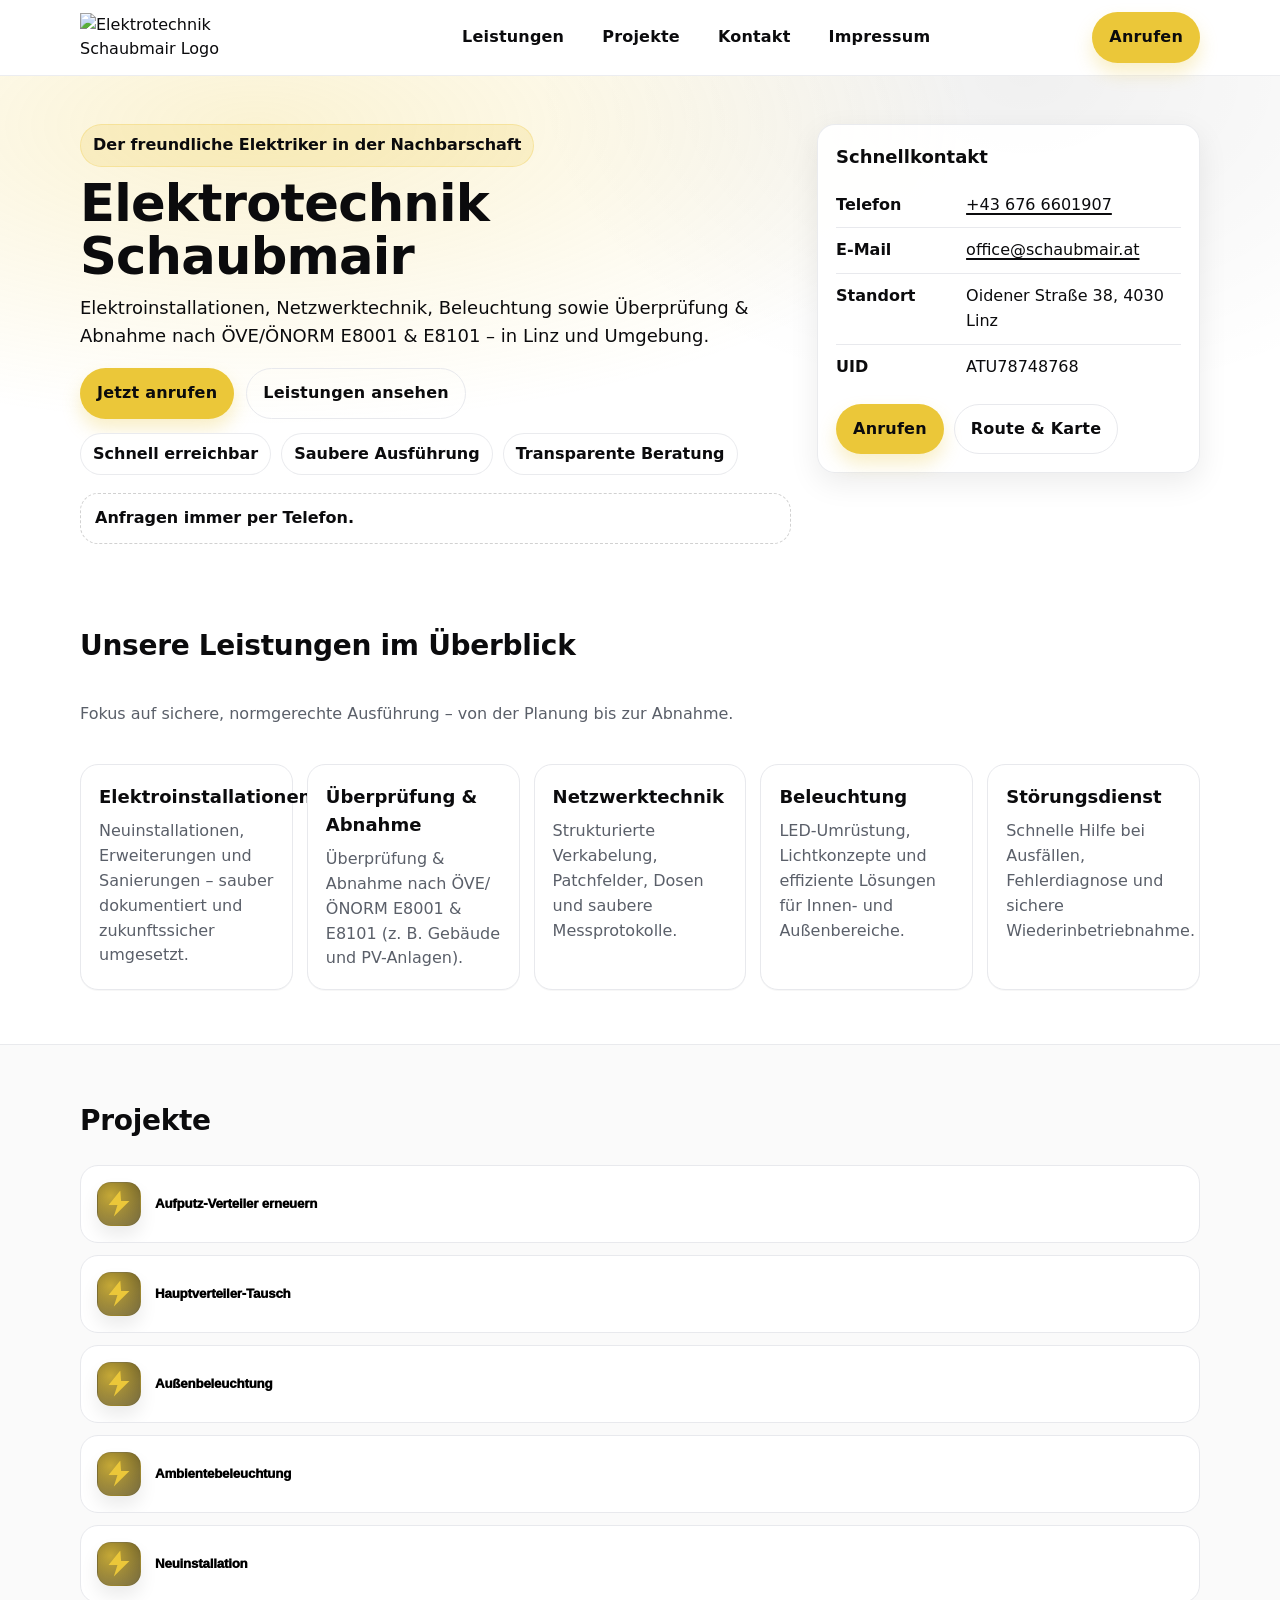
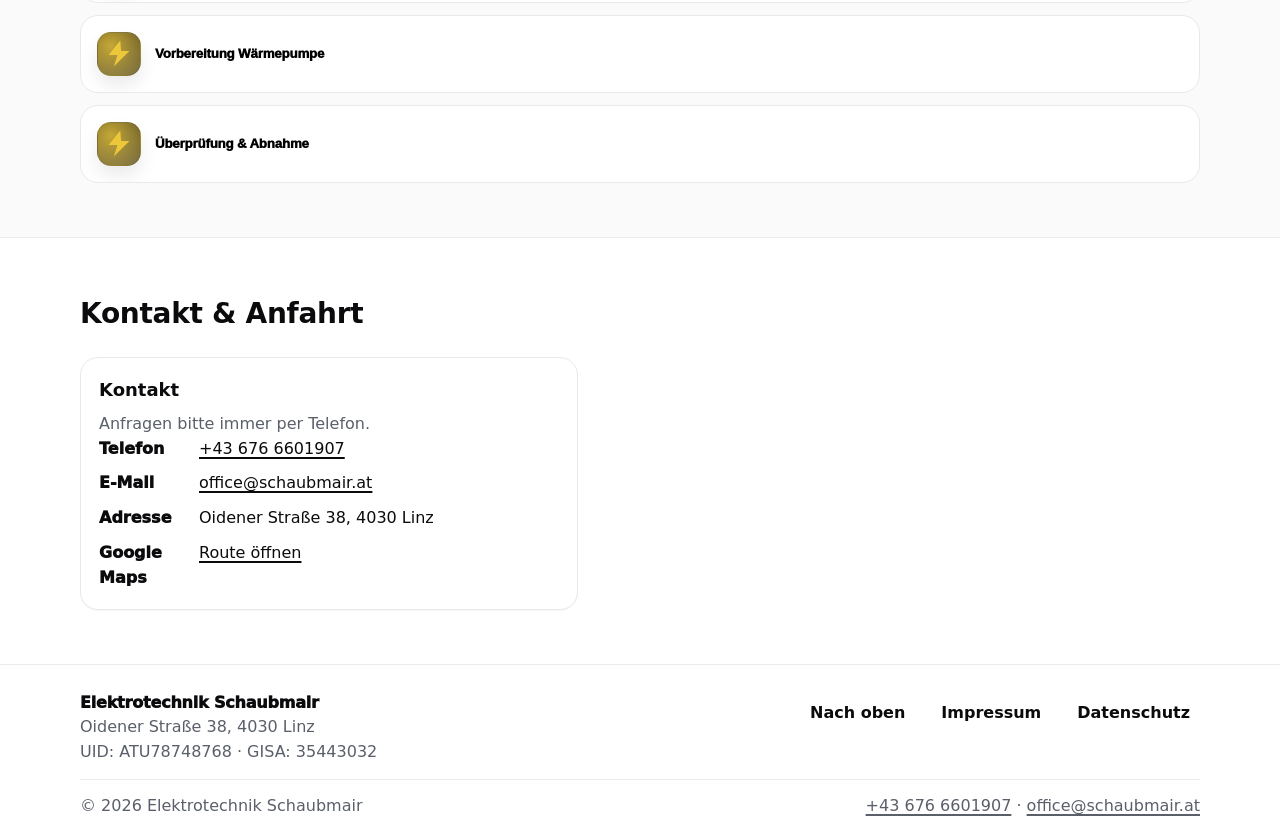
==== website/index.html @ b78b0e33 "remove infos" ====
<!doctype html>
<html lang="de-AT">
  <head>
    <meta charset="utf-8" />
    <meta name="viewport" content="width=device-width, initial-scale=1" />
    <meta
      name="description"
      content="Elektrotechnik Schaubmair – Elektroinstallationen, Überprüfung & Abnahme nach ÖVE/ÖNORM, Netzwerktechnik, Beleuchtung und Störungsdienst in Linz und Umgebung."
    />
    <title>Elektrotechnik Schaubmair | Der freundliche Elektriker in der Nachbarschaft</title>

    <meta name="theme-color" content="#EBC739" />
    <meta property="og:title" content="Elektrotechnik Schaubmair" />
    <meta
      property="og:description"
      content="Elektroinstallationen, Überprüfung & Abnahme nach ÖVE/ÖNORM, Netzwerktechnik, Beleuchtung und Störungsdienst."
    />
    <meta property="og:type" content="website" />

    <link rel="icon" href="favicon.ico?v=20260423.5" sizes="any" />
    <link rel="icon" href="favicon-32.png?v=20260423.5" type="image/png" sizes="32x32" />
    <link rel="icon" href="favicon-16.png?v=20260423.5" type="image/png" sizes="16x16" />
    <link rel="apple-touch-icon" href="apple-touch-icon.png?v=20260423.5" />
    <link rel="manifest" href="site.webmanifest" />

    <link rel="stylesheet" href="assets/styles.css?v=20260423.4" />
    <script defer src="assets/site.js?v=20260423.4"></script>
  </head>
  <body>
    <a class="skip-link" href="#content">Zum Inhalt springen</a>

    <header class="site-header" id="top">
      <div class="container header-inner">
        <a class="brand" href="#top" aria-label="Startseite">
          <img class="brand-logo" src="images/Logo.png" alt="Elektrotechnik Schaubmair Logo" />
        </a>

        <nav class="nav" aria-label="Hauptnavigation">
          <a href="#leistungen">Leistungen</a>
          <a href="#projekte">Projekte</a>
          <a href="#kontakt">Kontakt</a>
          <a href="impressum.html">Impressum</a>
        </nav>

        <div class="header-cta">
          <a class="btn btn-accent" data-phone-link href="#" aria-label="Jetzt anrufen">
            Anrufen
          </a>
        </div>
      </div>
    </header>

    <main id="content">
      <section class="hero" aria-labelledby="hero-title">
        <div class="container hero-inner">
          <div class="hero-copy">
            <p class="kicker">Der freundliche Elektriker in der Nachbarschaft</p>
            <h1 id="hero-title">Elektrotechnik Schaubmair</h1>
            <p class="lead">
              Elektroinstallationen, Netzwerktechnik, Beleuchtung sowie Überprüfung & Abnahme nach
              ÖVE/ÖNORM E8001 & E8101 – in Linz und Umgebung.
            </p>

            <div class="hero-actions">
              <a class="btn btn-accent" data-phone-link href="#">Jetzt anrufen</a>
              <a class="btn btn-ghost" href="#leistungen">Leistungen ansehen</a>
            </div>

            <ul class="hero-badges" aria-label="Highlights">
              <li>Schnell erreichbar</li>
              <li>Saubere Ausführung</li>
              <li>Transparente Beratung</li>
            </ul>

            <p class="callout">
              <strong>Anfragen immer per Telefon.</strong>
            </p>
          </div>

          <aside class="hero-card" aria-label="Kontaktkarte">
            <h2 class="card-title">Schnellkontakt</h2>
            <dl class="kv">
              <div>
                <dt>Telefon</dt>
                <dd>
                  <a data-phone-link href="#">+43 676 6601907</a>
                </dd>
              </div>
              <div>
                <dt>E‑Mail</dt>
                <dd>
                  <a data-email-link href="#">office@schaubmair.at</a>
                </dd>
              </div>
              <div>
                <dt>Standort</dt>
                <dd>Oidener Straße 38, 4030 Linz</dd>
              </div>
              <div>
                <dt>UID</dt>
                <dd>ATU78748768</dd>
              </div>
            </dl>
            <div class="card-actions">
              <a class="btn btn-accent" data-phone-link href="#">Anrufen</a>
              <a class="btn btn-ghost" href="#kontakt">Route & Karte</a>
            </div>
          </aside>
        </div>
      </section>

      <section class="section" id="leistungen" aria-labelledby="leistungen-title">
        <div class="container">
          <header class="section-head">
            <h2 id="leistungen-title">Unsere Leistungen im Überblick</h2>
            <p class="muted">
              Fokus auf sichere, normgerechte Ausführung – von der Planung bis zur Abnahme.
            </p>
          </header>

          <div class="grid cards">
            <article class="card">
              <h3>Elektroinstallationen</h3>
              <p>
                Neuinstallationen, Erweiterungen und Sanierungen – sauber dokumentiert und
                zukunftssicher umgesetzt.
              </p>
            </article>
            <article class="card">
              <h3>Überprüfung & Abnahme</h3>
              <p>
                Überprüfung & Abnahme nach ÖVE/ÖNORM E8001 & E8101 (z. B. Gebäude und PV-Anlagen).
              </p>
            </article>
            <article class="card">
              <h3>Netzwerktechnik</h3>
              <p>Strukturierte Verkabelung, Patchfelder, Dosen und saubere Messprotokolle.</p>
            </article>
            <article class="card">
              <h3>Beleuchtung</h3>
              <p>LED-Umrüstung, Lichtkonzepte und effiziente Lösungen für Innen- und Außenbereiche.</p>
            </article>
            <article class="card">
              <h3>Störungsdienst</h3>
              <p>Schnelle Hilfe bei Ausfällen, Fehlerdiagnose und sichere Wiederinbetriebnahme.</p>
            </article>
          </div>
        </div>
      </section>
      
      <section class="section section-alt" id="projekte" aria-labelledby="projekte-title">
        <div class="container">
          <header class="section-head">
            <h2 id="projekte-title">Projekte</h2>
          </header>

          <div class="projects">
<!-- 

            <article class="project" data-project>
              <button class="project-head" type="button" data-project-toggle>
                <span class="project-icon" aria-hidden="true"></span>
                <span class="project-title">Wechselrichter tauschen</span>
                <span class="project-meta">Vorher/Nachher</span>
              </button>
              <div class="project-body" data-project-body hidden>
                <div class="project-content">
                  <p>
                    Austausch eines defekten/alten Wechselrichters inkl. Kontrolle der Anschlüsse und
                    sauberer Wiederinbetriebnahme.
                    <span class="muted">TODO: Text/Details anpassen (Leistung, Hersteller, Umfang).</span>
                    <span class="muted">TODO: Wechselrichter Bild von Fronius als Vorher speichern</span>
                  </p>
                  <div class="project-gallery">
                    <figure>
                      <img
                        src="images/Wechselrichter-tauschen/vorher.jpeg"
                        alt="Wechselrichter – vorher"
                        loading="lazy"
                      />
                      <figcaption>Vorher</figcaption>
                    </figure>
                    <figure>
                      <img
                        src="images/Wechselrichter-tauschen/nachher.jpeg"
                        alt="Wechselrichter – nachher"
                        loading="lazy"
                      />
                      <figcaption>Nachher</figcaption>
                    </figure>
                  </div>
                </div>
              </div>
            </article> -->

            <article class="project" data-project>
              <button class="project-head" type="button" data-project-toggle>
                <span class="project-icon" aria-hidden="true"></span>
                <span class="project-title">Aufputz‑Verteiler erneuern</span>
                <!-- <span class="project-meta">Alt → Neu</span> -->
              </button>
              <div class="project-body" data-project-body hidden>
                <div class="project-content">
                  <p>
                    Bestehenden Aufputz‑Verteiler modernisiert: übersichtlich aufgebaut, sauber
                    beschriftet und für spätere Erweiterungen vorbereitet.
                    <span class="muted todo" hidden>TODO: Text/Details anpassen (z. B. FI/LS, Reserveplätze).</span>
                  </p>
                  <div class="project-gallery">
                    <figure>
                      <img
                        src="images/Aufputz-Verteiler-erneuern/alt.jpeg"
                        alt="Aufputz-Verteiler – vorher"
                        loading="lazy"
                      />
                      <figcaption>Vorher</figcaption>
                    </figure>
                    <figure>
                      <img
                        src="images/Aufputz-Verteiler-erneuern/neu.jpeg"
                        alt="Aufputz-Verteiler – neu"
                        loading="lazy"
                      />
                      <figcaption>Nachher</figcaption>
                    </figure>
                    <figure>
                      <img
                        src="images/Aufputz-Verteiler-erneuern/fertig.jpeg"
                        alt="Aufputz-Verteiler – fertig"
                        loading="lazy"
                      />
                      <figcaption>Nachher</figcaption>
                    </figure>
                  </div>
                </div>
              </div>
            </article>

            <article class="project" data-project>
              <button class="project-head" type="button" data-project-toggle>
                <span class="project-icon" aria-hidden="true"></span>
                <span class="project-title">Hauptverteiler‑Tausch</span>
                <!-- <span class="project-meta">Fotostrecke</span> -->
              </button>
              <div class="project-body" data-project-body hidden>
                <div class="project-content">
                  <p>
                    Austausch/Hauptverteiler‑Arbeiten: strukturierter Aufbau, klare Beschriftung und
                    sichere Verdrahtung.
                    <span class="muted todo" hidden>TODO: Text/Details anpassen (z. B. Umbauzeit, Besonderheiten).</span>
                  </p>
                  <div class="project-gallery">
                    <figure>
                      <img
                        src="images/Hauptverteiler-tausch/1.jpeg"
                        alt="Hauptverteiler – Bild 1"
                        loading="lazy"
                      />
                      <figcaption>Bild 1</figcaption>
                    </figure>
                    <figure>
                      <img
                        src="images/Hauptverteiler-tausch/2.jpeg"
                        alt="Hauptverteiler – Bild 2"
                        loading="lazy"
                      />
                      <figcaption>Bild 2</figcaption>
                    </figure>
                    <figure>
                      <img
                        src="images/Hauptverteiler-tausch/3.jpeg"
                        alt="Hauptverteiler – Bild 3"
                        loading="lazy"
                      />
                      <figcaption>Bild 3</figcaption>
                    </figure>
                    <figure>
                      <img
                        src="images/Hauptverteiler-tausch/4.jpeg"
                        alt="Hauptverteiler – Bild 4"
                        loading="lazy"
                      />
                      <figcaption>Bild 4</figcaption>
                    </figure>
                  </div>
                </div>
              </div>
            </article>

            <article class="project" data-project>
              <button class="project-head" type="button" data-project-toggle>
                <span class="project-icon" aria-hidden="true"></span>
                <span class="project-title">Außenbeleuchtung</span>
                <!-- <span class="project-meta">Fotostrecke</span> -->
              </button>
              <div class="project-body" data-project-body hidden>
                <div class="project-content">
                  <p>
                    Montage/Erneuerung von Außenleuchten inkl. sicherer Leitungsführung und sauberen
                    Anschlüssen.
                  </p>
                  <div class="project-gallery">
                    <figure>
                      <img
                        src="images/Aussenbeleuchtung/1.jpeg"
                        alt="Außenbeleuchtung – Bild 1"
                        loading="lazy"
                      />
                      <figcaption>Bild 1</figcaption>
                    </figure>
                    <figure>
                      <img
                        src="images/Aussenbeleuchtung/2.jpeg"
                        alt="Außenbeleuchtung – Bild 2"
                        loading="lazy"
                      />
                      <figcaption>Bild 2</figcaption>
                    </figure>
                    <figure>
                      <img
                        src="images/Aussenbeleuchtung/3.jpeg"
                        alt="Außenbeleuchtung – Bild 3"
                        loading="lazy"
                      />
                      <figcaption>Bild 3</figcaption>
                    </figure>
                  </div>
                </div>
              </div>
            </article>

            <article class="project" data-project>
              <button class="project-head" type="button" data-project-toggle>
                <span class="project-icon" aria-hidden="true"></span>
                <span class="project-title">Ambientebeleuchtung</span>
                <!-- <span class="project-meta">Fotostrecke</span> -->
              </button>
              <div class="project-body" data-project-body hidden>
                <div class="project-content">
                  <p>
                    Ambientebeleuchtung umgesetzt/optimiert (z. B. LED-Streifen, Profile, Steuerung).
                  </p>
                  <div class="project-gallery">
                    <figure>
                      <img
                        src="images/Ambientebeleuchtung/1.jpeg"
                        alt="Ambientebeleuchtung – Bild 1"
                        loading="lazy"
                      />
                      <figcaption>Bild 1</figcaption>
                    </figure>
                    <figure>
                      <img
                        src="images/Ambientebeleuchtung/2.jpeg"
                        alt="Ambientebeleuchtung – Bild 2"
                        loading="lazy"
                      />
                      <figcaption>Bild 2</figcaption>
                    </figure>
                    <figure>
                      <img
                        src="images/Ambientebeleuchtung/3.jpeg"
                        alt="Ambientebeleuchtung – Bild 3"
                        loading="lazy"
                      />
                      <figcaption>Bild 3</figcaption>
                    </figure>
                    <figure>
                      <img
                        src="images/Ambientebeleuchtung/4.jpeg"
                        alt="Ambientebeleuchtung – Bild 4"
                        loading="lazy"
                      />
                      <figcaption>Bild 4</figcaption>
                    </figure>
                    <figure>
                      <img
                        src="images/Ambientebeleuchtung/5.jpeg"
                        alt="Ambientebeleuchtung – Bild 5"
                        loading="lazy"
                      />
                      <figcaption>Bild 5</figcaption>
                    </figure>
                    <figure>
                      <img
                        src="images/Ambientebeleuchtung/6.jpeg"
                        alt="Ambientebeleuchtung – Bild 6"
                        loading="lazy"
                      />
                      <figcaption>Bild 6</figcaption>
                    </figure>
                  </div>
                </div>
              </div>
            </article>

            <article class="project" data-project>
              <button class="project-head" type="button" data-project-toggle>
                <span class="project-icon" aria-hidden="true"></span>
                <span class="project-title">Neuinstallation</span>
                <!-- <span class="project-meta">Fotostrecke</span> -->
              </button>
              <div class="project-body" data-project-body hidden>
                <div class="project-content">
                  <p>
                    Neuinstallation (z. B. Unterverteiler, Steckdosen, Leuchten) inkl. sauberer
                    Dokumentation und Überprüfung nach ÖVE/ÖNORM E 8001 &amp; E 8101.
                  </p>
                  <div class="project-gallery">
                    <figure>
                      <img
                        src="images/Neuinstallation/Unterverteiler.jpeg"
                        alt="Neuinstallation – Unterverteiler"
                        loading="lazy"
                      />
                      <figcaption>Unterverteiler</figcaption>
                    </figure>
                    <figure>
                      <img
                        src="images/Neuinstallation/Verteiler.jpeg"
                        alt="Neuinstallation – Verteiler"
                        loading="lazy"
                      />
                      <figcaption>Verteiler</figcaption>
                    </figure>
                    <figure>
                      <img
                        src="images/Neuinstallation/CEE.jpeg"
                        alt="Neuinstallation – CEE"
                        loading="lazy"
                      />
                      <figcaption>CEE</figcaption>
                    </figure>
                    <figure>
                      <img
                        src="images/Neuinstallation/Schuko.jpeg"
                        alt="Neuinstallation – Schuko"
                        loading="lazy"
                      />
                      <figcaption>Schuko</figcaption>
                    </figure>
                    <figure>
                      <img
                        src="images/Neuinstallation/Steckdose1.jpeg"
                        alt="Neuinstallation – Steckdose"
                        loading="lazy"
                      />
                      <figcaption>Steckdose</figcaption>
                    </figure>
                    <figure>
                      <img
                        src="images/Neuinstallation/Leuchten1.jpeg"
                        alt="Neuinstallation – Leuchten 1"
                        loading="lazy"
                      />
                      <figcaption>Leuchten 1</figcaption>
                    </figure>
                    <figure>
                      <img
                        src="images/Neuinstallation/Leuchten2.jpeg"
                        alt="Neuinstallation – Leuchten 2"
                        loading="lazy"
                      />
                      <figcaption>Leuchten 2</figcaption>
                    </figure>
                    <figure>
                      <img
                        src="images/Neuinstallation/Raum.jpeg"
                        alt="Neuinstallation – Raum"
                        loading="lazy"
                      />
                      <figcaption>Raum</figcaption>
                    </figure>
                  </div>
                </div>
              </div>
            </article>

            <article class="project" data-project>
              <button class="project-head" type="button" data-project-toggle>
                <span class="project-icon" aria-hidden="true"></span>
                <span class="project-title">Vorbereitung Wärmepumpe</span>
                <!-- <span class="project-meta">Fotostrecke</span> -->
              </button>
              <div class="project-body" data-project-body hidden>
                <div class="project-content">
                  <p>
                    Elektrische Vorbereitung für eine Wärmepumpe (Unterverteiler/Anschlusspunkte).
                  </p>
                  <div class="project-gallery">
                    <figure>
                      <img
                        src="images/Vorbereitung-Waermepumpe/Unterverteiler.jpeg"
                        alt="Vorbereitung Wärmepumpe – Unterverteiler"
                        loading="lazy"
                      />
                      <figcaption>Unterverteiler</figcaption>
                    </figure>
                    <figure>
                      <img
                        src="images/Vorbereitung-Waermepumpe/Inntenteil-Waermepumpe.jpeg"
                        alt="Vorbereitung Wärmepumpe – Innenteil"
                        loading="lazy"
                      />
                      <figcaption>Innenteil</figcaption>
                    </figure>
                  </div>
                </div>
              </div>
            </article>

            <article class="project" data-project>
              <button class="project-head" type="button" data-project-toggle>
                <span class="project-icon" aria-hidden="true"></span>
                <span class="project-title">Überprüfung & Abnahme</span>
                <!-- <span class="project-meta">Messung</span> -->
              </button>
              <div class="project-body" data-project-body hidden>
                <div class="project-content">
                  <p>
                    Abnahme/Messung nach Norm inkl. Dokumentation.
                    <span class="muted todo" hidden>TODO: Text/Details anpassen (Norm, Messgerät, Protokoll).</span>
                  </p>
                  <div class="project-gallery">
                    <figure>
                      <img
                        src="images/Abnahme/Schuko.jpeg"
                        alt="Abnahme – Schuko"
                        loading="lazy"
                      />
                      <figcaption>Schuko</figcaption>
                    </figure>
                    <figure>
                      <img
                        src="images/Abnahme/CEE.jpeg"
                        alt="Abnahme – CEE"
                        loading="lazy"
                      />
                      <figcaption>CEE</figcaption>
                    </figure>
                  </div>
                </div>
              </div>
            </article>
          </div>
        </div>
      </section>

      <section class="section" id="kontakt" aria-labelledby="kontakt-title">
        <div class="container">
          <header class="section-head">
            <h2 id="kontakt-title">Kontakt & Anfahrt</h2>
          </header>

          <div class="contact-grid">
            <div class="card">
              <h3>Kontakt</h3>
              <p class="muted">Anfragen bitte immer per Telefon.</p>
              <ul class="contact-list">
                <li>
                  <span class="label">Telefon</span>
                  <a data-phone-link href="#">+43 676 6601907</a>
                </li>
                <li>
                  <span class="label">E‑Mail</span>
                  <a data-email-link href="#">office@schaubmair.at</a>
                </li>
                <li>
                  <span class="label">Adresse</span>
                  <span>Oidener Straße 38, 4030 Linz</span>
                </li>
                <li>
                  <span class="label">Google Maps</span>
                  <a
                    href="https://maps.app.goo.gl/7GUSco1R2gt1MWUM6"
                    target="_blank"
                    rel="noreferrer"
                    >Route öffnen</a
                  >
                </li>
              </ul>

            <!-- <div class="map card" aria-label="Google Maps Karte">
              <iframe
                title="Standort Elektrotechnik Schaubmair (Google Maps)"
                loading="lazy"
                referrerpolicy="no-referrer-when-downgrade"
                src="https://www.google.com/maps?q=Oidener%20Stra%C3%9Fe%2038%2C%204030%20Linz&output=embed"
              ></iframe>
              <p class="muted map-hint">
                Beim Laden der Karte werden Daten an Google übertragen.
                <a href="datenschutz.html">Mehr dazu</a>.
              </p>
            </div> -->
          </div>
        </div>
      </section>
    </main>

    <footer class="site-footer">
      <div class="container footer-inner">
        <div>
          <div class="footer-brand">Elektrotechnik Schaubmair</div>
          <div class="muted">Oidener Straße 38, 4030 Linz</div>
          <div class="muted">UID: ATU78748768 · GISA: 35443032</div>
        </div>

        <div class="footer-links" aria-label="Footer Links">
          <a href="#top">Nach oben</a>
          <a href="impressum.html">Impressum</a>
          <a href="datenschutz.html">Datenschutz</a>
        </div>
      </div>

      <div class="container footer-bottom">
        <span class="muted">© <span data-current-year></span> Elektrotechnik Schaubmair</span>
        <span class="muted">
          <a class="muted" data-phone-link href="#">+43 676 6601907</a>
          ·
          <a class="muted" data-email-link href="#">office@schaubmair.at</a>
        </span>
      </div>
    </footer>

    <script type="application/ld+json">
      {
        "@context": "https://schema.org",
        "@type": "Electrician",
        "name": "Elektrotechnik Schaubmair",
        "address": {
          "@type": "PostalAddress",
          "streetAddress": "Oidener Straße 38",
          "postalCode": "4030",
          "addressLocality": "Linz",
          "addressCountry": "AT"
        },
        "telephone": "+43 676 6601907",
        "vatID": "ATU78748768",
        "url": "https://elektrotechnik.schaubmair.at/"
      }
    </script>
  </body>
</html>
---- website/assets/styles.css ----
:root {
  --bg: #ffffff;
  --text: #0b0b0d;
  --muted: #5a5f69;
  --border: #e8e9ed;
  --accent: #ebc739;
  --accent-ink: #0b0b0d;
  --shadow: 0 10px 30px rgba(0, 0, 0, 0.08);
  --radius: 18px;
  --max: 1120px;
}

*,
*::before,
*::after {
  box-sizing: border-box;
}

html {
  scroll-behavior: smooth;
}

body {
  margin: 0;
  background: var(--bg);
  color: var(--text);
  font-family: ui-sans-serif, system-ui, -apple-system, Segoe UI, Roboto, Arial, "Noto Sans",
    "Apple Color Emoji", "Segoe UI Emoji";
  line-height: 1.55;
}

img {
  max-width: 100%;
  height: auto;
  display: block;
}

a {
  color: inherit;
  text-decoration-thickness: 2px;
  text-underline-offset: 3px;
}

.is-todo {
  text-decoration-style: dashed;
  text-decoration-color: rgba(0, 0, 0, 0.35);
}

.btn:focus-visible,
.nav a:focus-visible,
a:focus-visible,
button:focus-visible {
  outline: 3px solid rgba(235, 199, 57, 0.65);
  outline-offset: 3px;
  border-radius: 12px;
}

.container {
  width: min(var(--max), calc(100% - 40px));
  margin: 0 auto;
}

.muted {
  color: var(--muted);
}

.skip-link {
  position: absolute;
  left: 12px;
  top: 12px;
  padding: 10px 12px;
  background: var(--accent);
  border-radius: 12px;
  transform: translateY(-200%);
  transition: transform 140ms ease;
  z-index: 1000;
}

.skip-link:focus {
  transform: translateY(0);
  outline: none;
}

.site-header {
  position: sticky;
  top: 0;
  z-index: 50;
  background: rgba(255, 255, 255, 0.85);
  backdrop-filter: blur(10px);
  border-bottom: 1px solid rgba(232, 233, 237, 0.8);
}

.header-inner {
  display: flex;
  align-items: center;
  justify-content: space-between;
  gap: 16px;
  padding: 12px 0;
}

.brand {
  display: inline-flex;
  align-items: center;
  gap: 12px;
  text-decoration: none;
}

.brand-logo {
  width: 220px;
  height: auto;
}

.nav {
  display: flex;
  gap: 18px;
  align-items: center;
}

.nav a {
  text-decoration: none;
  padding: 10px 10px;
  border-radius: 12px;
  color: var(--text);
  font-weight: 600;
  letter-spacing: 0.2px;
}

.nav a:hover {
  background: rgba(235, 199, 57, 0.18);
}

.header-cta {
  display: flex;
  align-items: center;
  gap: 10px;
}

.btn {
  display: inline-flex;
  align-items: center;
  justify-content: center;
  gap: 10px;
  padding: 12px 16px;
  border-radius: 999px;
  border: 1px solid var(--border);
  text-decoration: none;
  font-weight: 800;
  letter-spacing: 0.2px;
  cursor: pointer;
  user-select: none;
}

.btn-accent {
  background: var(--accent);
  border-color: transparent;
  box-shadow: 0 10px 18px rgba(235, 199, 57, 0.28);
}

.btn-accent:hover {
  filter: saturate(1.05) contrast(1.02);
}

.btn-ghost {
  background: transparent;
}

.btn-ghost:hover {
  background: rgba(0, 0, 0, 0.04);
}

.hero {
  background:
    radial-gradient(1200px 500px at 20% 10%, rgba(235, 199, 57, 0.22), transparent 60%),
    radial-gradient(900px 600px at 80% 0%, rgba(0, 0, 0, 0.06), transparent 55%);
  padding: 48px 0 26px;
}

.hero-inner {
  display: grid;
  grid-template-columns: 1.3fr 0.7fr;
  gap: 26px;
  align-items: start;
}

.kicker {
  display: inline-flex;
  align-items: center;
  gap: 10px;
  margin: 0 0 10px;
  padding: 8px 12px;
  background: rgba(235, 199, 57, 0.18);
  border: 1px solid rgba(235, 199, 57, 0.28);
  border-radius: 999px;
  font-weight: 800;
}

.hero h1 {
  margin: 0 0 10px;
  font-size: clamp(32px, 4vw, 52px);
  line-height: 1.05;
  letter-spacing: -0.8px;
}

.lead {
  margin: 0 0 18px;
  font-size: 18px;
}

.hero-actions {
  display: flex;
  gap: 12px;
  flex-wrap: wrap;
  margin: 18px 0 14px;
}

.hero-badges {
  list-style: none;
  padding: 0;
  margin: 0 0 18px;
  display: flex;
  gap: 10px;
  flex-wrap: wrap;
}

.hero-badges li {
  padding: 8px 12px;
  border: 1px solid rgba(232, 233, 237, 0.9);
  border-radius: 999px;
  background: rgba(255, 255, 255, 0.85);
  font-weight: 700;
}

.callout {
  margin: 0;
  padding: 12px 14px;
  border-radius: var(--radius);
  border: 1px dashed rgba(0, 0, 0, 0.18);
  background: rgba(255, 255, 255, 0.85);
}

.hero-card {
  border-radius: var(--radius);
  background: rgba(255, 255, 255, 0.92);
  border: 1px solid rgba(232, 233, 237, 0.9);
  box-shadow: var(--shadow);
  padding: 18px;
}

.card-title {
  margin: 0 0 12px;
  font-size: 18px;
}

.kv {
  margin: 0;
}

.kv > div {
  display: grid;
  grid-template-columns: 120px 1fr;
  gap: 10px;
  padding: 10px 0;
  border-bottom: 1px solid var(--border);
}

.kv > div:last-child {
  border-bottom: none;
}

.kv dt {
  font-weight: 900;
}

.kv dd {
  margin: 0;
}

.card-actions {
  display: flex;
  gap: 10px;
  margin-top: 14px;
  flex-wrap: wrap;
}

.section {
  padding: 54px 0;
}

.section-alt {
  background: rgba(0, 0, 0, 0.02);
  border-top: 1px solid rgba(232, 233, 237, 0.9);
  border-bottom: 1px solid rgba(232, 233, 237, 0.9);
}

.section-head {
  display: flex;
  justify-content: space-between;
  align-items: baseline;
  gap: 18px;
  flex-wrap: wrap;
  margin-bottom: 22px;
}

.section-head h2 {
  margin: 0;
  font-size: 28px;
  letter-spacing: -0.3px;
}

.grid {
  display: grid;
  gap: 14px;
}

.cards {
  grid-template-columns: repeat(5, minmax(0, 1fr));
}

.card {
  background: #fff;
  border: 1px solid var(--border);
  border-radius: var(--radius);
  padding: 18px;
  box-shadow: 0 1px 0 rgba(0, 0, 0, 0.03);
}

.card h3 {
  margin: 0 0 8px;
  font-size: 18px;
}

.card p {
  margin: 0;
  color: var(--muted);
}

.projects {
  display: grid;
  gap: 12px;
}

.project {
  border-radius: var(--radius);
  border: 1px solid var(--border);
  background: #fff;
  overflow: hidden;
}

.project-head {
  width: 100%;
  display: grid;
  grid-template-columns: 44px 1fr auto;
  gap: 14px;
  align-items: center;
  padding: 16px 16px;
  border: none;
  background: transparent;
  cursor: pointer;
  text-align: left;
}

.project-head:hover {
  background: rgba(235, 199, 57, 0.12);
}

.project-icon {
  width: 44px;
  height: 44px;
  border-radius: 14px;
  background:
    radial-gradient(circle at 30% 30%, rgba(235, 199, 57, 0.8), rgba(235, 199, 57, 0.3)),
    linear-gradient(180deg, rgba(0, 0, 0, 0.88), rgba(0, 0, 0, 0.72));
  border: 1px solid rgba(0, 0, 0, 0.06);
  box-shadow: 0 10px 18px rgba(0, 0, 0, 0.08);
  position: relative;
}

.project-icon::after {
  content: "";
  position: absolute;
  inset: 8px;
  background: var(--accent);
  clip-path: polygon(55% 0%, 10% 55%, 44% 55%, 30% 100%, 90% 40%, 58% 40%);
  filter: drop-shadow(0 6px 8px rgba(0, 0, 0, 0.18));
}

.project-title {
  font-weight: 950;
  letter-spacing: -0.2px;
}

.project-meta {
  color: var(--muted);
  font-weight: 800;
}

.project-body {
  border-top: 1px solid var(--border);
  overflow: hidden;
}

.project-body[data-accordion-state] {
  height: 0;
  opacity: 0;
  transform: translateY(-6px);
  transition:
    height 280ms cubic-bezier(0.2, 0.8, 0.2, 1),
    opacity 180ms ease,
    transform 280ms cubic-bezier(0.2, 0.8, 0.2, 1);
  will-change: height;
}

.project-body[data-accordion-state="open"] {
  opacity: 1;
  transform: translateY(0);
}

@media (prefers-reduced-motion: reduce) {
  .project-body[data-accordion-state] {
    transition: none;
  }
}

.project-content {
  padding: 16px;
}

.project-content p {
  margin: 0 0 12px;
}

.project-gallery {
  display: grid;
  grid-template-columns: repeat(auto-fit, minmax(360px, 1fr));
  gap: 12px;
}

.project-gallery figure {
  margin: 0;
  border: 1px solid var(--border);
  border-radius: 14px;
  overflow: hidden;
  background: #fff;
}

.project-gallery .span-all {
  grid-column: 1 / -1;
}

.project-gallery a {
  display: block;
  text-decoration: none;
}

.project-gallery img {
  width: 100%;
  height: auto;
  object-fit: contain;
  background: #fff;
}

.project-gallery figcaption {
  padding: 10px 12px;
  font-weight: 900;
  color: var(--muted);
}

.contact-grid {
  display: grid;
  grid-template-columns: 0.9fr 1.1fr;
  gap: 14px;
  align-items: start;
}

.contact-list {
  list-style: none;
  margin: 0;
  padding: 0;
  display: grid;
  gap: 10px;
}

.contact-list li {
  display: grid;
  grid-template-columns: 90px 1fr;
  gap: 10px;
  align-items: baseline;
}

.label {
  font-weight: 950;
}

.notice {
  margin-top: 16px;
  padding: 14px;
  border-radius: 14px;
  border: 1px dashed rgba(0, 0, 0, 0.18);
  background: rgba(235, 199, 57, 0.12);
}

.notice p {
  margin: 8px 0 0;
}

.map iframe {
  width: 100%;
  height: 360px;
  border: 0;
  border-radius: 14px;
}

.map-hint {
  margin: 10px 0 0;
}

.site-footer {
  border-top: 1px solid rgba(232, 233, 237, 0.9);
  padding: 26px 0 18px;
}

.footer-inner {
  display: flex;
  justify-content: space-between;
  align-items: start;
  gap: 16px;
  flex-wrap: wrap;
}

.footer-brand {
  font-weight: 1000;
  letter-spacing: -0.2px;
}

.footer-links {
  display: flex;
  gap: 16px;
  flex-wrap: wrap;
  font-weight: 800;
}

.footer-links a {
  text-decoration: none;
  padding: 10px 10px;
  border-radius: 12px;
}

.footer-links a:hover {
  background: rgba(0, 0, 0, 0.04);
}

.footer-bottom {
  margin-top: 14px;
  padding-top: 14px;
  border-top: 1px solid rgba(232, 233, 237, 0.9);
  display: flex;
  justify-content: space-between;
  gap: 16px;
  flex-wrap: wrap;
}

@media (max-width: 980px) {
  .hero-inner {
    grid-template-columns: 1fr;
  }
  .cards {
    grid-template-columns: repeat(2, minmax(0, 1fr));
  }
  .contact-grid {
    grid-template-columns: 1fr;
  }
  .brand-logo {
    width: 190px;
  }
}

@media (max-width: 720px) {
  .nav {
    display: none;
  }
  .cards {
    grid-template-columns: 1fr;
  }
  .project-head {
    grid-template-columns: 44px 1fr;
  }
  .project-meta {
    display: none;
  }
  .project-gallery {
    grid-template-columns: 1fr;
  }
}

@media (prefers-reduced-motion: reduce) {
  html {
    scroll-behavior: auto;
  }
  * {
    transition: none !important;
    animation: none !important;
  }
}
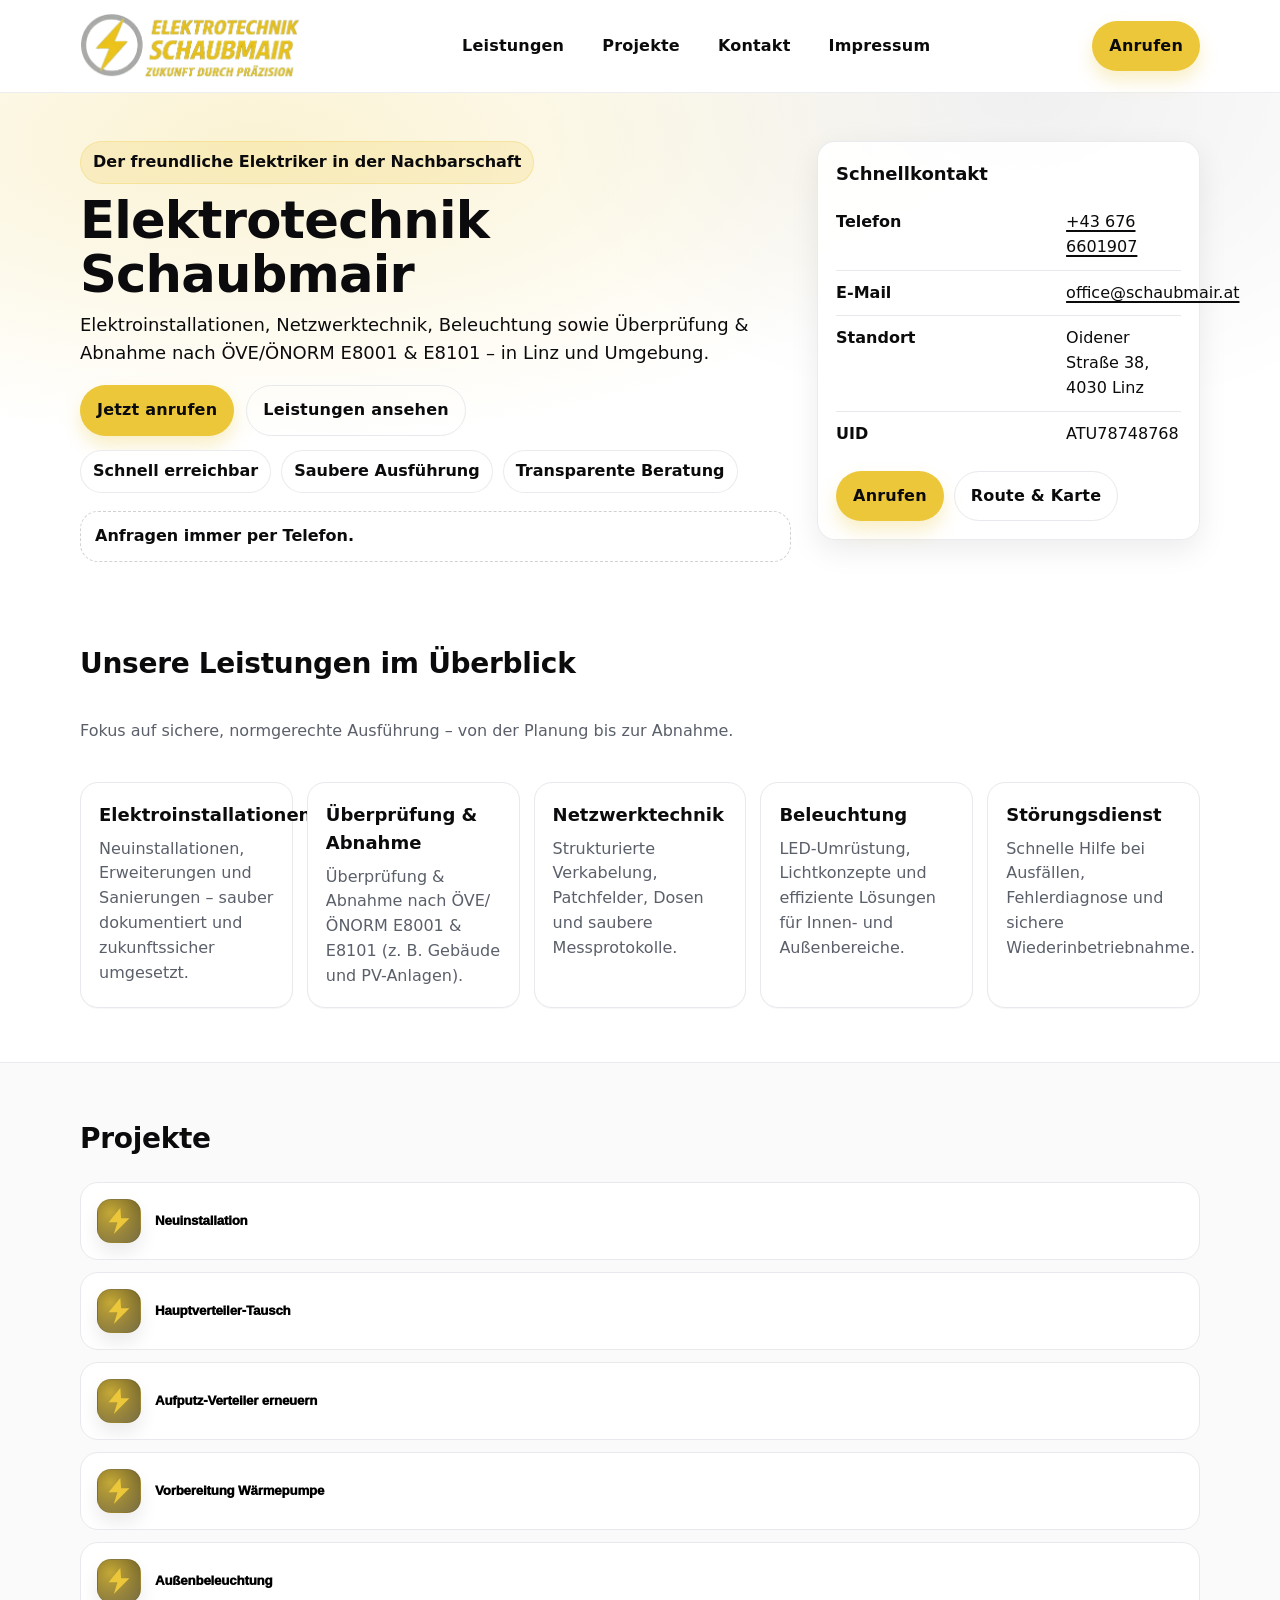
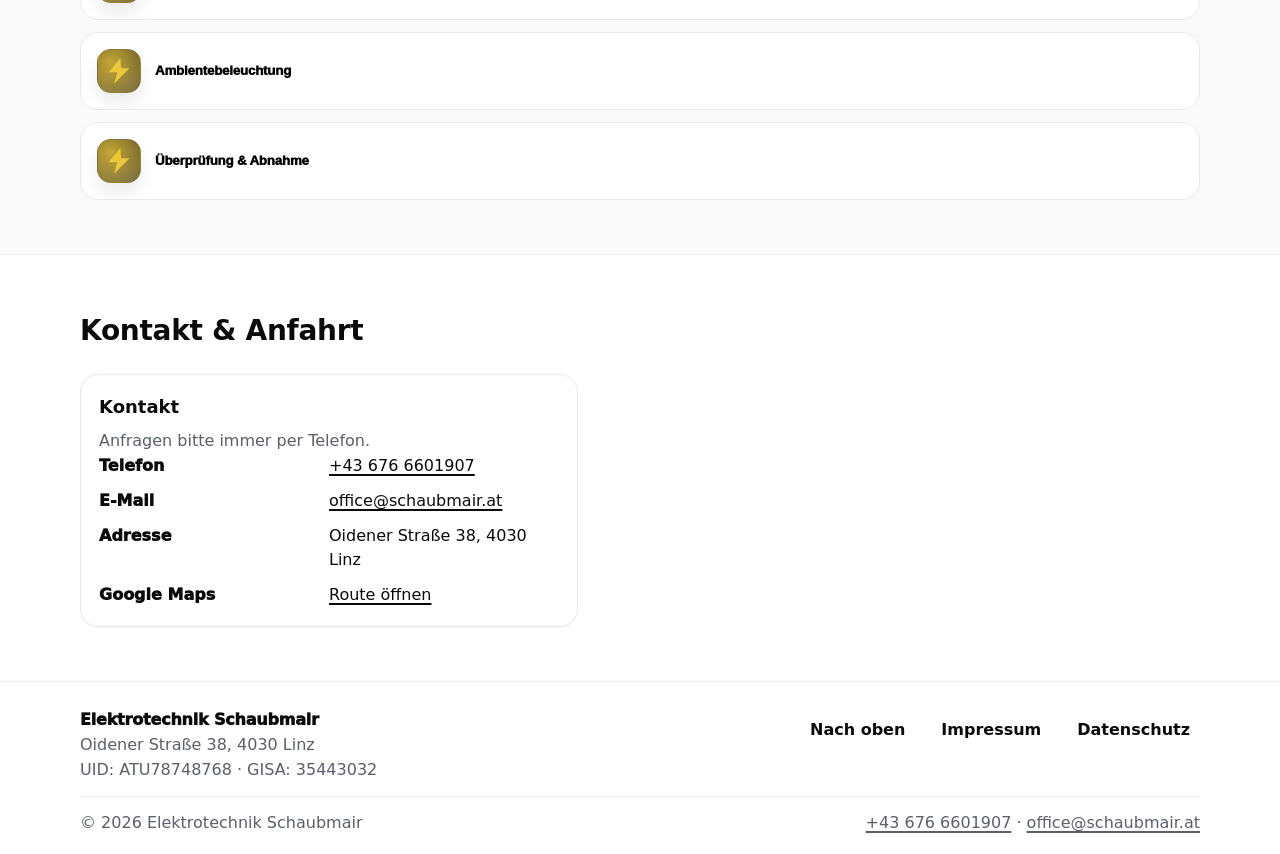
==== commit c98e9ebf: "Reorder projects section" ====
--- a/website/index.html
+++ b/website/index.html
@@ -196,6 +196,139 @@
             <article class="project" data-project>
               <button class="project-head" type="button" data-project-toggle>
                 <span class="project-icon" aria-hidden="true"></span>
+                <span class="project-title">Neuinstallation</span>
+                <!-- <span class="project-meta">Fotostrecke</span> -->
+              </button>
+              <div class="project-body" data-project-body hidden>
+                <div class="project-content">
+                  <p>
+                    Neuinstallation (z. B. Unterverteiler, Steckdosen, Leuchten) inkl. sauberer
+                    Dokumentation, mit Überprüfung nach ÖVE/ÖNORM E8001 &amp; E8101.
+                  </p>
+                  <div class="project-gallery">
+                    <figure>
+                      <img
+                        src="images/Neuinstallation/Unterverteiler.jpeg"
+                        alt="Neuinstallation – Unterverteiler"
+                        loading="lazy"
+                      />
+                      <figcaption>Unterverteiler</figcaption>
+                    </figure>
+                    <figure>
+                      <img
+                        src="images/Neuinstallation/Verteiler.jpeg"
+                        alt="Neuinstallation – Verteiler"
+                        loading="lazy"
+                      />
+                      <figcaption>Verteiler</figcaption>
+                    </figure>
+                    <figure>
+                      <img
+                        src="images/Neuinstallation/CEE.jpeg"
+                        alt="Neuinstallation – CEE"
+                        loading="lazy"
+                      />
+                      <figcaption>CEE</figcaption>
+                    </figure>
+                    <figure>
+                      <img
+                        src="images/Neuinstallation/Schuko.jpeg"
+                        alt="Neuinstallation – Schuko"
+                        loading="lazy"
+                      />
+                      <figcaption>Schuko</figcaption>
+                    </figure>
+                    <figure>
+                      <img
+                        src="images/Neuinstallation/Steckdose1.jpeg"
+                        alt="Neuinstallation – Steckdose"
+                        loading="lazy"
+                      />
+                      <figcaption>Steckdose</figcaption>
+                    </figure>
+                    <figure>
+                      <img
+                        src="images/Neuinstallation/Leuchten1.jpeg"
+                        alt="Neuinstallation – Leuchten 1"
+                        loading="lazy"
+                      />
+                      <figcaption>Leuchten 1</figcaption>
+                    </figure>
+                    <figure>
+                      <img
+                        src="images/Neuinstallation/Leuchten2.jpeg"
+                        alt="Neuinstallation – Leuchten 2"
+                        loading="lazy"
+                      />
+                      <figcaption>Leuchten 2</figcaption>
+                    </figure>
+                    <figure>
+                      <img
+                        src="images/Neuinstallation/Raum.jpeg"
+                        alt="Neuinstallation – Raum"
+                        loading="lazy"
+                      />
+                      <figcaption>Raum</figcaption>
+                    </figure>
+                  </div>
+                </div>
+              </div>
+            </article>
+
+            <article class="project" data-project>
+              <button class="project-head" type="button" data-project-toggle>
+                <span class="project-icon" aria-hidden="true"></span>
+                <span class="project-title">Hauptverteiler‑Tausch</span>
+                <!-- <span class="project-meta">Fotostrecke</span> -->
+              </button>
+              <div class="project-body" data-project-body hidden>
+                <div class="project-content">
+                  <p>
+                    Austausch/Hauptverteiler‑Arbeiten: strukturierter Aufbau, klare Beschriftung und
+                    sichere Verdrahtung.
+                    <span class="muted todo" hidden>TODO: Text/Details anpassen (z. B. Umbauzeit, Besonderheiten).</span>
+                  </p>
+                  <div class="project-gallery">
+                    <figure>
+                      <img
+                        src="images/Hauptverteiler-tausch/1.jpeg"
+                        alt="Hauptverteiler – Bild 1"
+                        loading="lazy"
+                      />
+                      <figcaption>Bild 1</figcaption>
+                    </figure>
+                    <figure>
+                      <img
+                        src="images/Hauptverteiler-tausch/2.jpeg"
+                        alt="Hauptverteiler – Bild 2"
+                        loading="lazy"
+                      />
+                      <figcaption>Bild 2</figcaption>
+                    </figure>
+                    <figure>
+                      <img
+                        src="images/Hauptverteiler-tausch/3.jpeg"
+                        alt="Hauptverteiler – Bild 3"
+                        loading="lazy"
+                      />
+                      <figcaption>Bild 3</figcaption>
+                    </figure>
+                    <figure>
+                      <img
+                        src="images/Hauptverteiler-tausch/4.jpeg"
+                        alt="Hauptverteiler – Bild 4"
+                        loading="lazy"
+                      />
+                      <figcaption>Bild 4</figcaption>
+                    </figure>
+                  </div>
+                </div>
+              </div>
+            </article>
+
+            <article class="project" data-project>
+              <button class="project-head" type="button" data-project-toggle>
+                <span class="project-icon" aria-hidden="true"></span>
                 <span class="project-title">Aufputz‑Verteiler erneuern</span>
                 <!-- <span class="project-meta">Alt → Neu</span> -->
               </button>
@@ -239,48 +372,30 @@
             <article class="project" data-project>
               <button class="project-head" type="button" data-project-toggle>
                 <span class="project-icon" aria-hidden="true"></span>
-                <span class="project-title">Hauptverteiler‑Tausch</span>
+                <span class="project-title">Vorbereitung Wärmepumpe</span>
                 <!-- <span class="project-meta">Fotostrecke</span> -->
               </button>
               <div class="project-body" data-project-body hidden>
                 <div class="project-content">
                   <p>
-                    Austausch/Hauptverteiler‑Arbeiten: strukturierter Aufbau, klare Beschriftung und
-                    sichere Verdrahtung.
-                    <span class="muted todo" hidden>TODO: Text/Details anpassen (z. B. Umbauzeit, Besonderheiten).</span>
-                  </p>
-                  <div class="project-gallery">
-                    <figure>
-                      <img
-                        src="images/Hauptverteiler-tausch/1.jpeg"
-                        alt="Hauptverteiler – Bild 1"
-                        loading="lazy"
-                      />
-                      <figcaption>Bild 1</figcaption>
-                    </figure>
-                    <figure>
-                      <img
-                        src="images/Hauptverteiler-tausch/2.jpeg"
-                        alt="Hauptverteiler – Bild 2"
-                        loading="lazy"
-                      />
-                      <figcaption>Bild 2</figcaption>
-                    </figure>
-                    <figure>
-                      <img
-                        src="images/Hauptverteiler-tausch/3.jpeg"
-                        alt="Hauptverteiler – Bild 3"
-                        loading="lazy"
-                      />
-                      <figcaption>Bild 3</figcaption>
-                    </figure>
-                    <figure>
-                      <img
-                        src="images/Hauptverteiler-tausch/4.jpeg"
-                        alt="Hauptverteiler – Bild 4"
-                        loading="lazy"
-                      />
-                      <figcaption>Bild 4</figcaption>
+                    Elektrische Vorbereitung für eine Wärmepumpe (Unterverteiler/Anschlusspunkte).
+                  </p>
+                  <div class="project-gallery">
+                    <figure>
+                      <img
+                        src="images/Vorbereitung-Waermepumpe/Unterverteiler.jpeg"
+                        alt="Vorbereitung Wärmepumpe – Unterverteiler"
+                        loading="lazy"
+                      />
+                      <figcaption>Unterverteiler</figcaption>
+                    </figure>
+                    <figure>
+                      <img
+                        src="images/Vorbereitung-Waermepumpe/Inntenteil-Waermepumpe.jpeg"
+                        alt="Vorbereitung Wärmepumpe – Innenteil"
+                        loading="lazy"
+                      />
+                      <figcaption>Innenteil</figcaption>
                     </figure>
                   </div>
                 </div>
@@ -388,121 +503,6 @@
                         loading="lazy"
                       />
                       <figcaption>Bild 6</figcaption>
-                    </figure>
-                  </div>
-                </div>
-              </div>
-            </article>
-
-            <article class="project" data-project>
-              <button class="project-head" type="button" data-project-toggle>
-                <span class="project-icon" aria-hidden="true"></span>
-                <span class="project-title">Neuinstallation</span>
-                <!-- <span class="project-meta">Fotostrecke</span> -->
-              </button>
-              <div class="project-body" data-project-body hidden>
-                <div class="project-content">
-                  <p>
-                    Neuinstallation (z. B. Unterverteiler, Steckdosen, Leuchten) inkl. sauberer
-                    Dokumentation und Überprüfung nach ÖVE/ÖNORM E 8001 &amp; E 8101.
-                  </p>
-                  <div class="project-gallery">
-                    <figure>
-                      <img
-                        src="images/Neuinstallation/Unterverteiler.jpeg"
-                        alt="Neuinstallation – Unterverteiler"
-                        loading="lazy"
-                      />
-                      <figcaption>Unterverteiler</figcaption>
-                    </figure>
-                    <figure>
-                      <img
-                        src="images/Neuinstallation/Verteiler.jpeg"
-                        alt="Neuinstallation – Verteiler"
-                        loading="lazy"
-                      />
-                      <figcaption>Verteiler</figcaption>
-                    </figure>
-                    <figure>
-                      <img
-                        src="images/Neuinstallation/CEE.jpeg"
-                        alt="Neuinstallation – CEE"
-                        loading="lazy"
-                      />
-                      <figcaption>CEE</figcaption>
-                    </figure>
-                    <figure>
-                      <img
-                        src="images/Neuinstallation/Schuko.jpeg"
-                        alt="Neuinstallation – Schuko"
-                        loading="lazy"
-                      />
-                      <figcaption>Schuko</figcaption>
-                    </figure>
-                    <figure>
-                      <img
-                        src="images/Neuinstallation/Steckdose1.jpeg"
-                        alt="Neuinstallation – Steckdose"
-                        loading="lazy"
-                      />
-                      <figcaption>Steckdose</figcaption>
-                    </figure>
-                    <figure>
-                      <img
-                        src="images/Neuinstallation/Leuchten1.jpeg"
-                        alt="Neuinstallation – Leuchten 1"
-                        loading="lazy"
-                      />
-                      <figcaption>Leuchten 1</figcaption>
-                    </figure>
-                    <figure>
-                      <img
-                        src="images/Neuinstallation/Leuchten2.jpeg"
-                        alt="Neuinstallation – Leuchten 2"
-                        loading="lazy"
-                      />
-                      <figcaption>Leuchten 2</figcaption>
-                    </figure>
-                    <figure>
-                      <img
-                        src="images/Neuinstallation/Raum.jpeg"
-                        alt="Neuinstallation – Raum"
-                        loading="lazy"
-                      />
-                      <figcaption>Raum</figcaption>
-                    </figure>
-                  </div>
-                </div>
-              </div>
-            </article>
-
-            <article class="project" data-project>
-              <button class="project-head" type="button" data-project-toggle>
-                <span class="project-icon" aria-hidden="true"></span>
-                <span class="project-title">Vorbereitung Wärmepumpe</span>
-                <!-- <span class="project-meta">Fotostrecke</span> -->
-              </button>
-              <div class="project-body" data-project-body hidden>
-                <div class="project-content">
-                  <p>
-                    Elektrische Vorbereitung für eine Wärmepumpe (Unterverteiler/Anschlusspunkte).
-                  </p>
-                  <div class="project-gallery">
-                    <figure>
-                      <img
-                        src="images/Vorbereitung-Waermepumpe/Unterverteiler.jpeg"
-                        alt="Vorbereitung Wärmepumpe – Unterverteiler"
-                        loading="lazy"
-                      />
-                      <figcaption>Unterverteiler</figcaption>
-                    </figure>
-                    <figure>
-                      <img
-                        src="images/Vorbereitung-Waermepumpe/Inntenteil-Waermepumpe.jpeg"
-                        alt="Vorbereitung Wärmepumpe – Innenteil"
-                        loading="lazy"
-                      />
-                      <figcaption>Innenteil</figcaption>
                     </figure>
                   </div>
                 </div>
--- a/website/assets/styles.css
+++ b/website/assets/styles.css
@@ -257,8 +257,9 @@
 
 .kv > div {
   display: grid;
-  grid-template-columns: 120px 1fr;
-  gap: 10px;
+  grid-template-columns: minmax(150px, 220px) minmax(0, 1fr);
+  gap: 10px;
+  align-items: start;
   padding: 10px 0;
   border-bottom: 1px solid var(--border);
 }
@@ -269,10 +270,14 @@
 
 .kv dt {
   font-weight: 900;
+  overflow-wrap: anywhere;
+  word-break: break-word;
+  hyphens: auto;
 }
 
 .kv dd {
   margin: 0;
+  min-width: 0;
 }
 
 .card-actions {
@@ -482,7 +487,7 @@
 
 .contact-list li {
   display: grid;
-  grid-template-columns: 90px 1fr;
+  grid-template-columns: minmax(140px, 220px) minmax(0, 1fr);
   gap: 10px;
   align-items: baseline;
 }
@@ -581,6 +586,15 @@
   .cards {
     grid-template-columns: 1fr;
   }
+  .kv > div {
+    grid-template-columns: 1fr;
+    gap: 6px;
+  }
+  .contact-list li {
+    grid-template-columns: 1fr;
+    gap: 6px;
+    align-items: start;
+  }
   .project-head {
     grid-template-columns: 44px 1fr;
   }
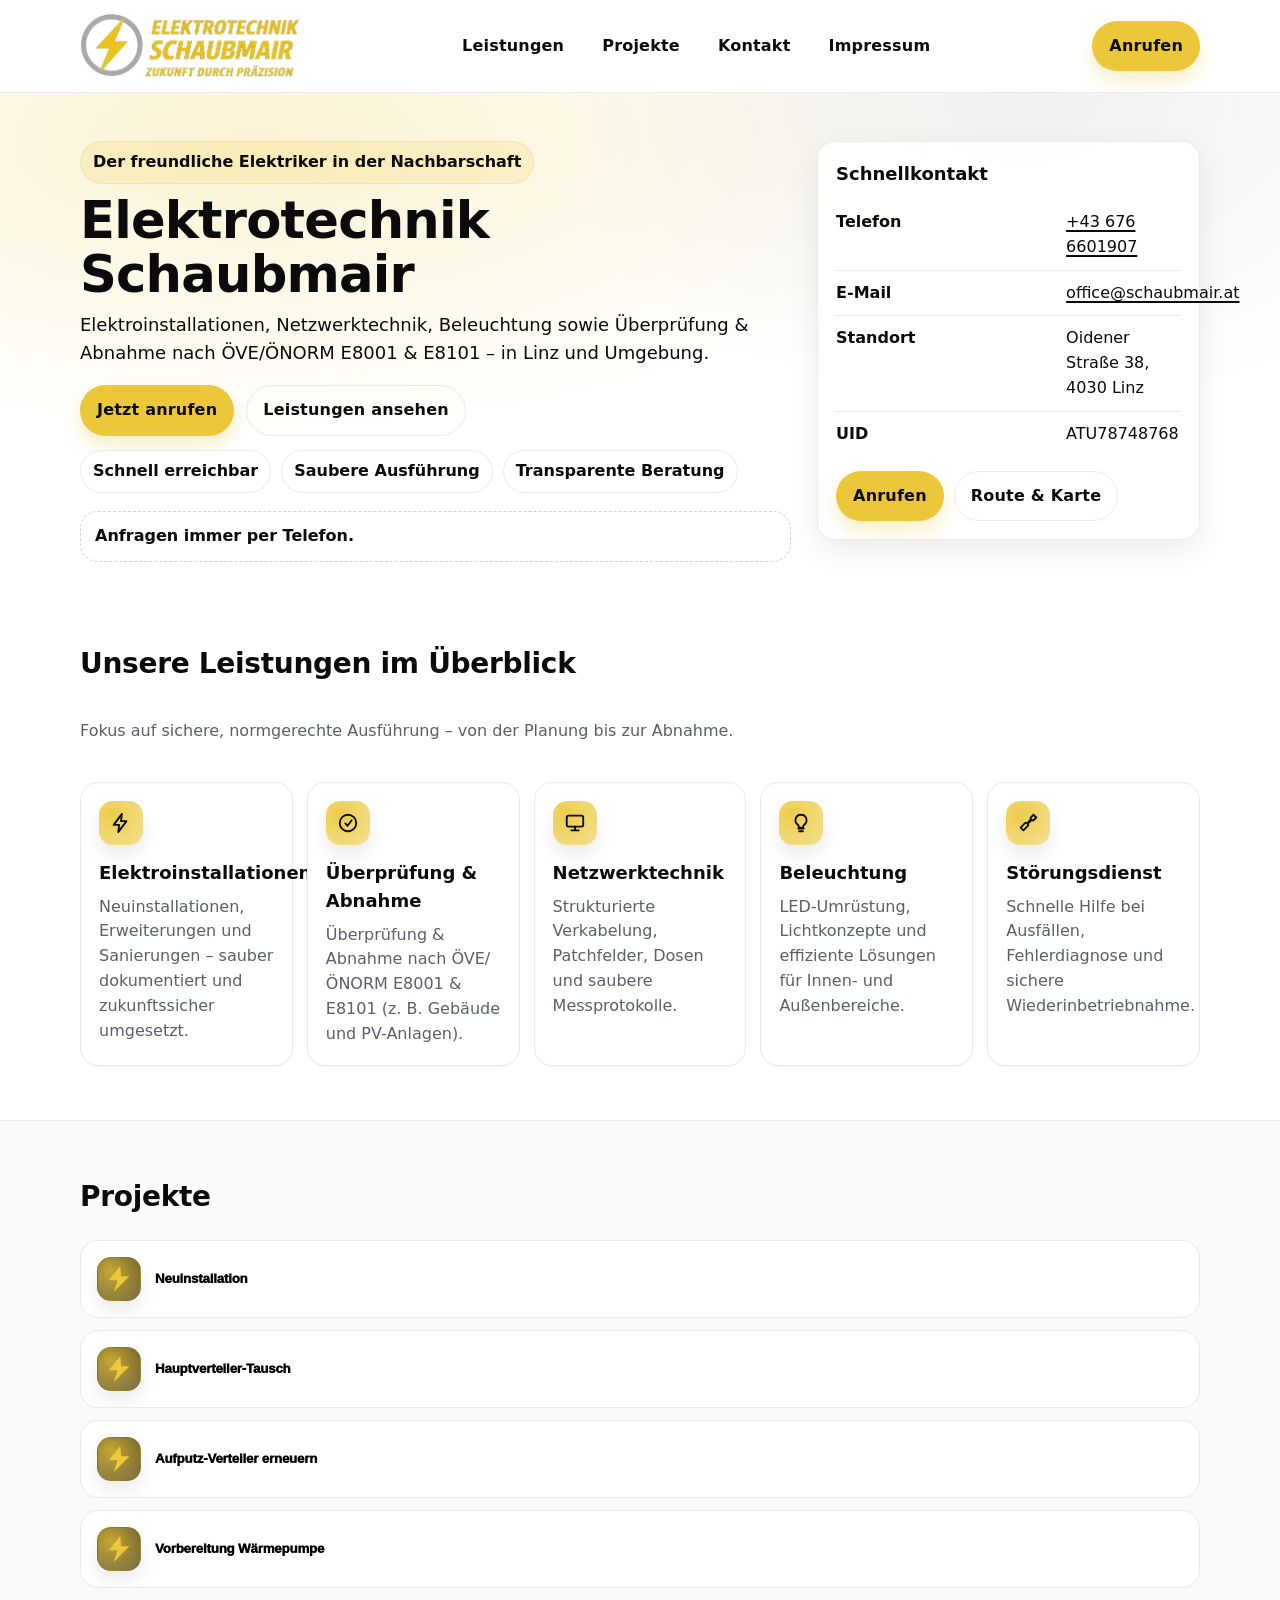
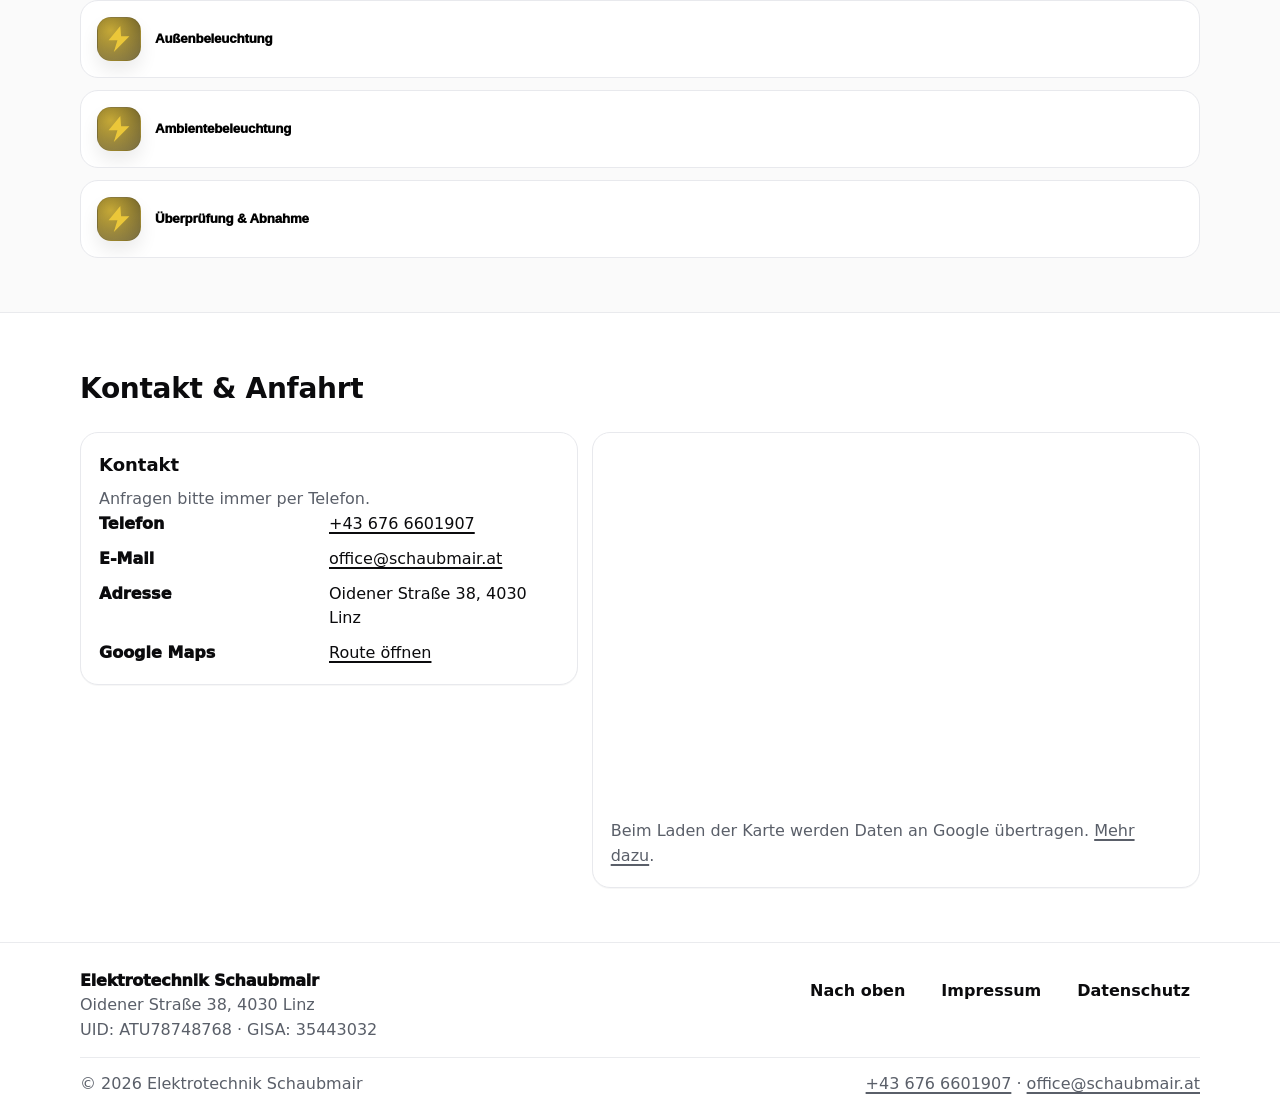
==== commit e7980c2f: "Add mobile nav, fix contact grid, and improve SEO - Add hamburger menu for mobile (nav was completel" ====
--- a/website/index.html
+++ b/website/index.html
@@ -8,6 +8,7 @@
       content="Elektrotechnik Schaubmair – Elektroinstallationen, Überprüfung & Abnahme nach ÖVE/ÖNORM, Netzwerktechnik, Beleuchtung und Störungsdienst in Linz und Umgebung."
     />
     <title>Elektrotechnik Schaubmair | Der freundliche Elektriker in der Nachbarschaft</title>
+    <link rel="canonical" href="https://elektrotechnik.schaubmair.at/" />
 
     <meta name="theme-color" content="#EBC739" />
     <meta property="og:title" content="Elektrotechnik Schaubmair" />
@@ -16,6 +17,16 @@
       content="Elektroinstallationen, Überprüfung & Abnahme nach ÖVE/ÖNORM, Netzwerktechnik, Beleuchtung und Störungsdienst."
     />
     <meta property="og:type" content="website" />
+    <meta property="og:url" content="https://elektrotechnik.schaubmair.at/" />
+    <meta property="og:image" content="https://elektrotechnik.schaubmair.at/images/Logo.png" />
+    <meta property="og:locale" content="de_AT" />
+    <meta name="twitter:card" content="summary" />
+    <meta name="twitter:title" content="Elektrotechnik Schaubmair" />
+    <meta
+      name="twitter:description"
+      content="Elektroinstallationen, Überprüfung & Abnahme nach ÖVE/ÖNORM, Netzwerktechnik, Beleuchtung und Störungsdienst."
+    />
+    <meta name="twitter:image" content="https://elektrotechnik.schaubmair.at/images/Logo.png" />
 
     <link rel="icon" href="favicon.ico?v=20260423.5" sizes="any" />
     <link rel="icon" href="favicon-32.png?v=20260423.5" type="image/png" sizes="32x32" />
@@ -32,10 +43,10 @@
     <header class="site-header" id="top">
       <div class="container header-inner">
         <a class="brand" href="#top" aria-label="Startseite">
-          <img class="brand-logo" src="images/Logo.png" alt="Elektrotechnik Schaubmair Logo" />
+          <img class="brand-logo" src="images/Logo.png" alt="Elektrotechnik Schaubmair Logo" width="895" height="277" />
         </a>
 
-        <nav class="nav" aria-label="Hauptnavigation">
+        <nav class="nav" id="primary-nav" aria-label="Hauptnavigation">
           <a href="#leistungen">Leistungen</a>
           <a href="#projekte">Projekte</a>
           <a href="#kontakt">Kontakt</a>
@@ -46,6 +57,18 @@
           <a class="btn btn-accent" data-phone-link href="#" aria-label="Jetzt anrufen">
             Anrufen
           </a>
+          <button
+            class="nav-toggle"
+            type="button"
+            data-nav-toggle
+            aria-expanded="false"
+            aria-controls="primary-nav"
+            aria-label="Menü öffnen"
+          >
+            <span class="nav-toggle-bar"></span>
+            <span class="nav-toggle-bar"></span>
+            <span class="nav-toggle-bar"></span>
+          </button>
         </div>
       </div>
     </header>
@@ -120,6 +143,9 @@
 
           <div class="grid cards">
             <article class="card">
+              <span class="card-icon" aria-hidden="true">
+                <svg viewBox="0 0 24 24"><path d="M13 2 4 14h6l-1 8 9-12h-6l1-8Z" stroke-linejoin="round"/></svg>
+              </span>
               <h3>Elektroinstallationen</h3>
               <p>
                 Neuinstallationen, Erweiterungen und Sanierungen – sauber dokumentiert und
@@ -127,20 +153,32 @@
               </p>
             </article>
             <article class="card">
+              <span class="card-icon" aria-hidden="true">
+                <svg viewBox="0 0 24 24"><path d="M9 12.5 11.5 15 16 9"/><circle cx="12" cy="12" r="9"/></svg>
+              </span>
               <h3>Überprüfung & Abnahme</h3>
               <p>
                 Überprüfung & Abnahme nach ÖVE/ÖNORM E8001 & E8101 (z. B. Gebäude und PV-Anlagen).
               </p>
             </article>
             <article class="card">
+              <span class="card-icon" aria-hidden="true">
+                <svg viewBox="0 0 24 24"><rect x="3" y="4" width="18" height="12" rx="2"/><path d="M8 20h8M12 16v4"/></svg>
+              </span>
               <h3>Netzwerktechnik</h3>
               <p>Strukturierte Verkabelung, Patchfelder, Dosen und saubere Messprotokolle.</p>
             </article>
             <article class="card">
+              <span class="card-icon" aria-hidden="true">
+                <svg viewBox="0 0 24 24"><path d="M9 18h6M10 21h4"/><path d="M12 3a6 6 0 0 0-3.5 10.9c.5.4.9 1 1 1.6l.2 1.5h4.6l.2-1.5c.1-.6.5-1.2 1-1.6A6 6 0 0 0 12 3Z"/></svg>
+              </span>
               <h3>Beleuchtung</h3>
               <p>LED-Umrüstung, Lichtkonzepte und effiziente Lösungen für Innen- und Außenbereiche.</p>
             </article>
             <article class="card">
+              <span class="card-icon" aria-hidden="true">
+                <svg viewBox="0 0 24 24"><path d="M14.7 6.3a4 4 0 0 1-5.4 5.4L4 17l3 3 5.3-5.3a4 4 0 0 1 5.4-5.4L21 6l-3-3-3.3 3.3Z"/></svg>
+              </span>
               <h3>Störungsdienst</h3>
               <p>Schnelle Hilfe bei Ausfällen, Fehlerdiagnose und sichere Wiederinbetriebnahme.</p>
             </article>
@@ -579,8 +617,9 @@
                   >
                 </li>
               </ul>
-
-            <!-- <div class="map card" aria-label="Google Maps Karte">
+            </div>
+
+            <div class="map card" aria-label="Google Maps Karte">
               <iframe
                 title="Standort Elektrotechnik Schaubmair (Google Maps)"
                 loading="lazy"
@@ -591,7 +630,7 @@
                 Beim Laden der Karte werden Daten an Google übertragen.
                 <a href="datenschutz.html">Mehr dazu</a>.
               </p>
-            </div> -->
+            </div>
           </div>
         </div>
       </section>
@@ -627,6 +666,8 @@
         "@context": "https://schema.org",
         "@type": "Electrician",
         "name": "Elektrotechnik Schaubmair",
+        "image": "https://elektrotechnik.schaubmair.at/images/Logo.png",
+        "logo": "https://elektrotechnik.schaubmair.at/images/Logo.png",
         "address": {
           "@type": "PostalAddress",
           "streetAddress": "Oidener Straße 38",
@@ -635,8 +676,21 @@
           "addressCountry": "AT"
         },
         "telephone": "+43 676 6601907",
+        "email": "office@schaubmair.at",
         "vatID": "ATU78748768",
-        "url": "https://elektrotechnik.schaubmair.at/"
+        "url": "https://elektrotechnik.schaubmair.at/",
+        "sameAs": ["https://maps.app.goo.gl/7GUSco1R2gt1MWUM6"],
+        "areaServed": {
+          "@type": "City",
+          "name": "Linz und Umgebung"
+        },
+        "makesOffer": [
+          { "@type": "Offer", "itemOffered": { "@type": "Service", "name": "Elektroinstallationen" } },
+          { "@type": "Offer", "itemOffered": { "@type": "Service", "name": "Überprüfung & Abnahme nach ÖVE/ÖNORM E8001 & E8101" } },
+          { "@type": "Offer", "itemOffered": { "@type": "Service", "name": "Netzwerktechnik" } },
+          { "@type": "Offer", "itemOffered": { "@type": "Service", "name": "Beleuchtung" } },
+          { "@type": "Offer", "itemOffered": { "@type": "Service", "name": "Störungsdienst" } }
+        ]
       }
     </script>
   </body>
--- a/website/assets/styles.css
+++ b/website/assets/styles.css
@@ -91,6 +91,7 @@
 }
 
 .header-inner {
+  position: relative;
   display: flex;
   align-items: center;
   justify-content: space-between;
@@ -133,6 +134,33 @@
   display: flex;
   align-items: center;
   gap: 10px;
+}
+
+.nav-toggle {
+  display: none;
+  flex-direction: column;
+  justify-content: center;
+  align-items: center;
+  gap: 5px;
+  width: 42px;
+  height: 42px;
+  padding: 0;
+  border-radius: 12px;
+  border: 1px solid var(--border);
+  background: transparent;
+  cursor: pointer;
+}
+
+.nav-toggle:hover {
+  background: rgba(235, 199, 57, 0.18);
+}
+
+.nav-toggle-bar {
+  display: block;
+  width: 20px;
+  height: 2px;
+  border-radius: 2px;
+  background: var(--text);
 }
 
 .btn {
@@ -327,6 +355,28 @@
   border-radius: var(--radius);
   padding: 18px;
   box-shadow: 0 1px 0 rgba(0, 0, 0, 0.03);
+}
+
+.card-icon {
+  display: inline-flex;
+  align-items: center;
+  justify-content: center;
+  width: 44px;
+  height: 44px;
+  margin: 0 0 14px;
+  border-radius: 14px;
+  background: radial-gradient(circle at 30% 30%, rgba(235, 199, 57, 0.9), rgba(235, 199, 57, 0.55));
+  box-shadow: 0 10px 18px rgba(0, 0, 0, 0.08);
+}
+
+.card-icon svg {
+  width: 22px;
+  height: 22px;
+  stroke: #0b0b0d;
+  fill: none;
+  stroke-width: 2;
+  stroke-linecap: round;
+  stroke-linejoin: round;
 }
 
 .card h3 {
@@ -459,8 +509,8 @@
 
 .project-gallery img {
   width: 100%;
-  height: auto;
-  object-fit: contain;
+  height: 260px;
+  object-fit: cover;
   background: #fff;
 }
 
@@ -580,8 +630,33 @@
 }
 
 @media (max-width: 720px) {
+  .nav-toggle {
+    display: inline-flex;
+  }
   .nav {
+    position: absolute;
+    top: calc(100% + 1px);
+    left: 0;
+    right: 0;
+    z-index: 40;
     display: none;
+    flex-direction: column;
+    gap: 4px;
+    padding: 10px;
+    background: #fff;
+    border: 1px solid var(--border);
+    border-radius: 14px;
+    box-shadow: var(--shadow);
+  }
+  .nav.is-open {
+    display: flex;
+  }
+  .nav {
+    align-items: stretch;
+  }
+  .nav a {
+    padding: 12px 12px;
+    text-align: left;
   }
   .cards {
     grid-template-columns: 1fr;
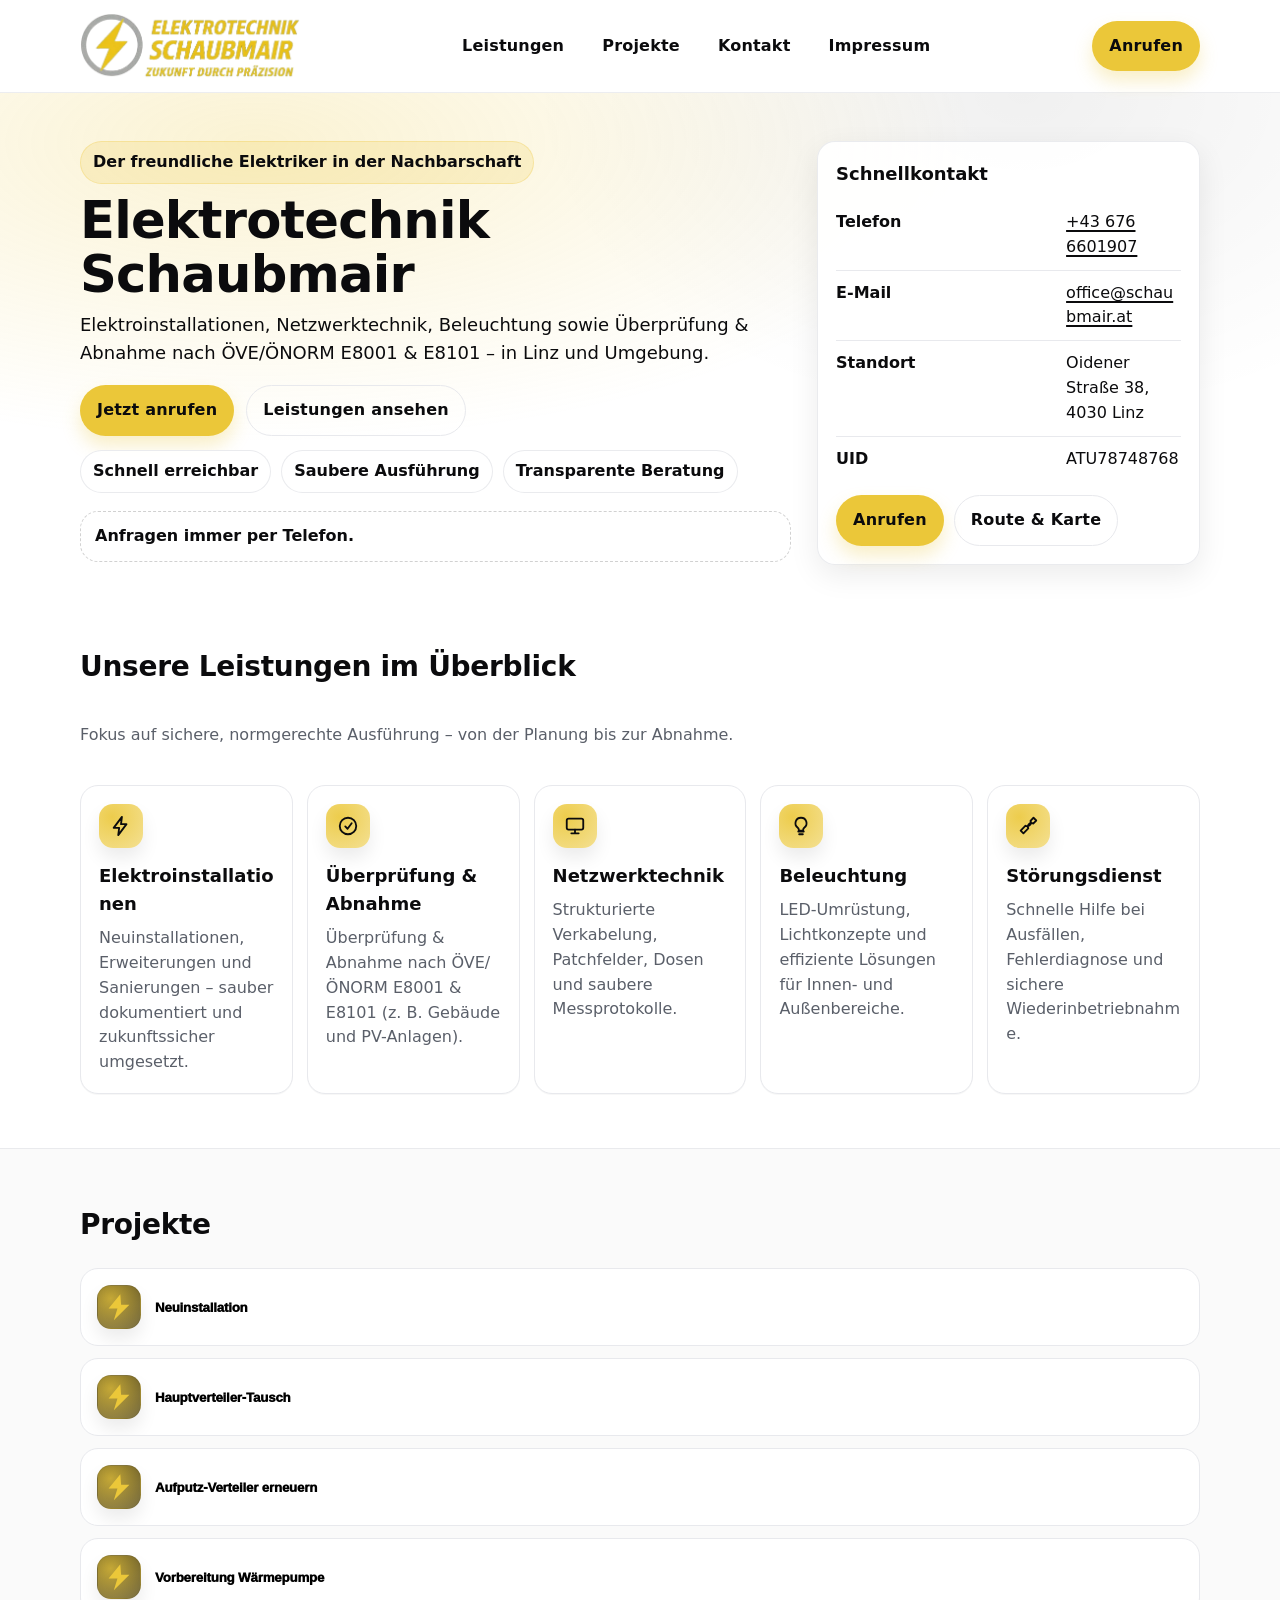
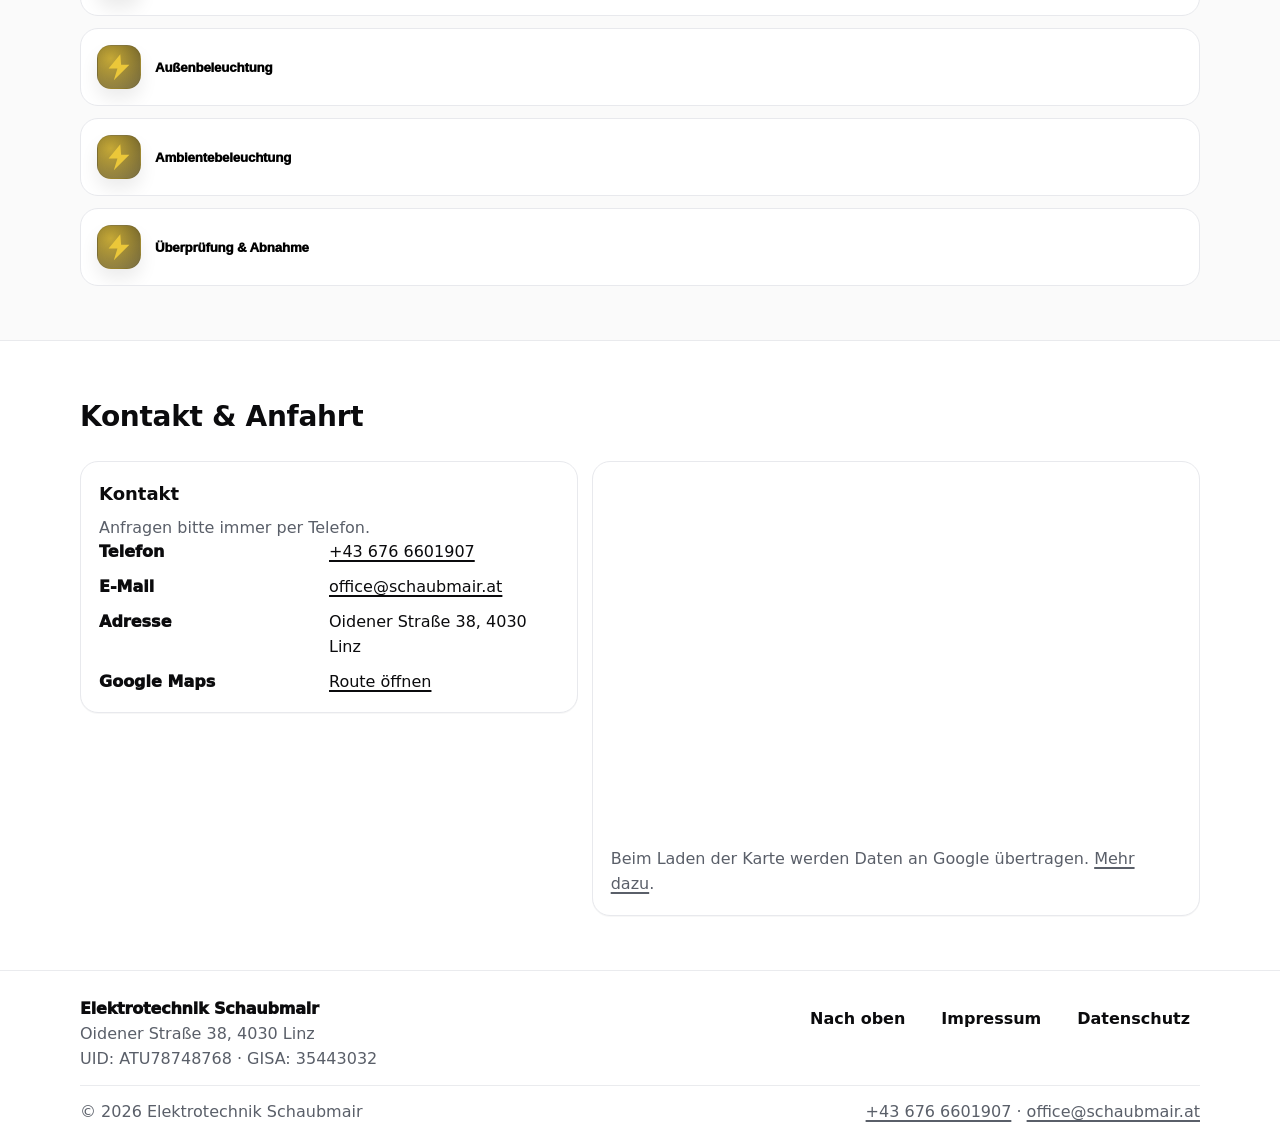
==== commit 5a68dadf: "Fix text overflowing card boundaries Values in the Schnellkontakt/Kontakt boxes (e.g. the email addr" ====
--- a/website/index.html
+++ b/website/index.html
@@ -34,8 +34,8 @@
     <link rel="apple-touch-icon" href="apple-touch-icon.png?v=20260423.5" />
     <link rel="manifest" href="site.webmanifest" />
 
-    <link rel="stylesheet" href="assets/styles.css?v=20260423.4" />
-    <script defer src="assets/site.js?v=20260423.4"></script>
+    <link rel="stylesheet" href="assets/styles.css?v=20260727.1" />
+    <script defer src="assets/site.js?v=20260727.1"></script>
   </head>
   <body>
     <a class="skip-link" href="#content">Zum Inhalt springen</a>
--- a/website/assets/styles.css
+++ b/website/assets/styles.css
@@ -306,6 +306,8 @@
 .kv dd {
   margin: 0;
   min-width: 0;
+  overflow-wrap: anywhere;
+  word-break: break-word;
 }
 
 .card-actions {
@@ -346,7 +348,7 @@
 }
 
 .cards {
-  grid-template-columns: repeat(5, minmax(0, 1fr));
+  grid-template-columns: repeat(auto-fit, minmax(200px, 1fr));
 }
 
 .card {
@@ -355,6 +357,9 @@
   border-radius: var(--radius);
   padding: 18px;
   box-shadow: 0 1px 0 rgba(0, 0, 0, 0.03);
+  min-width: 0;
+  overflow-wrap: anywhere;
+  word-break: break-word;
 }
 
 .card-icon {
@@ -442,6 +447,9 @@
 .project-title {
   font-weight: 950;
   letter-spacing: -0.2px;
+  min-width: 0;
+  overflow-wrap: anywhere;
+  word-break: break-word;
 }
 
 .project-meta {
@@ -482,6 +490,8 @@
 
 .project-content p {
   margin: 0 0 12px;
+  overflow-wrap: anywhere;
+  word-break: break-word;
 }
 
 .project-gallery {
@@ -509,8 +519,8 @@
 
 .project-gallery img {
   width: 100%;
-  height: 260px;
-  object-fit: cover;
+  height: auto;
+  object-fit: contain;
   background: #fff;
 }
 
@@ -540,6 +550,12 @@
   grid-template-columns: minmax(140px, 220px) minmax(0, 1fr);
   gap: 10px;
   align-items: baseline;
+}
+
+.contact-list li > * {
+  min-width: 0;
+  overflow-wrap: anywhere;
+  word-break: break-word;
 }
 
 .label {
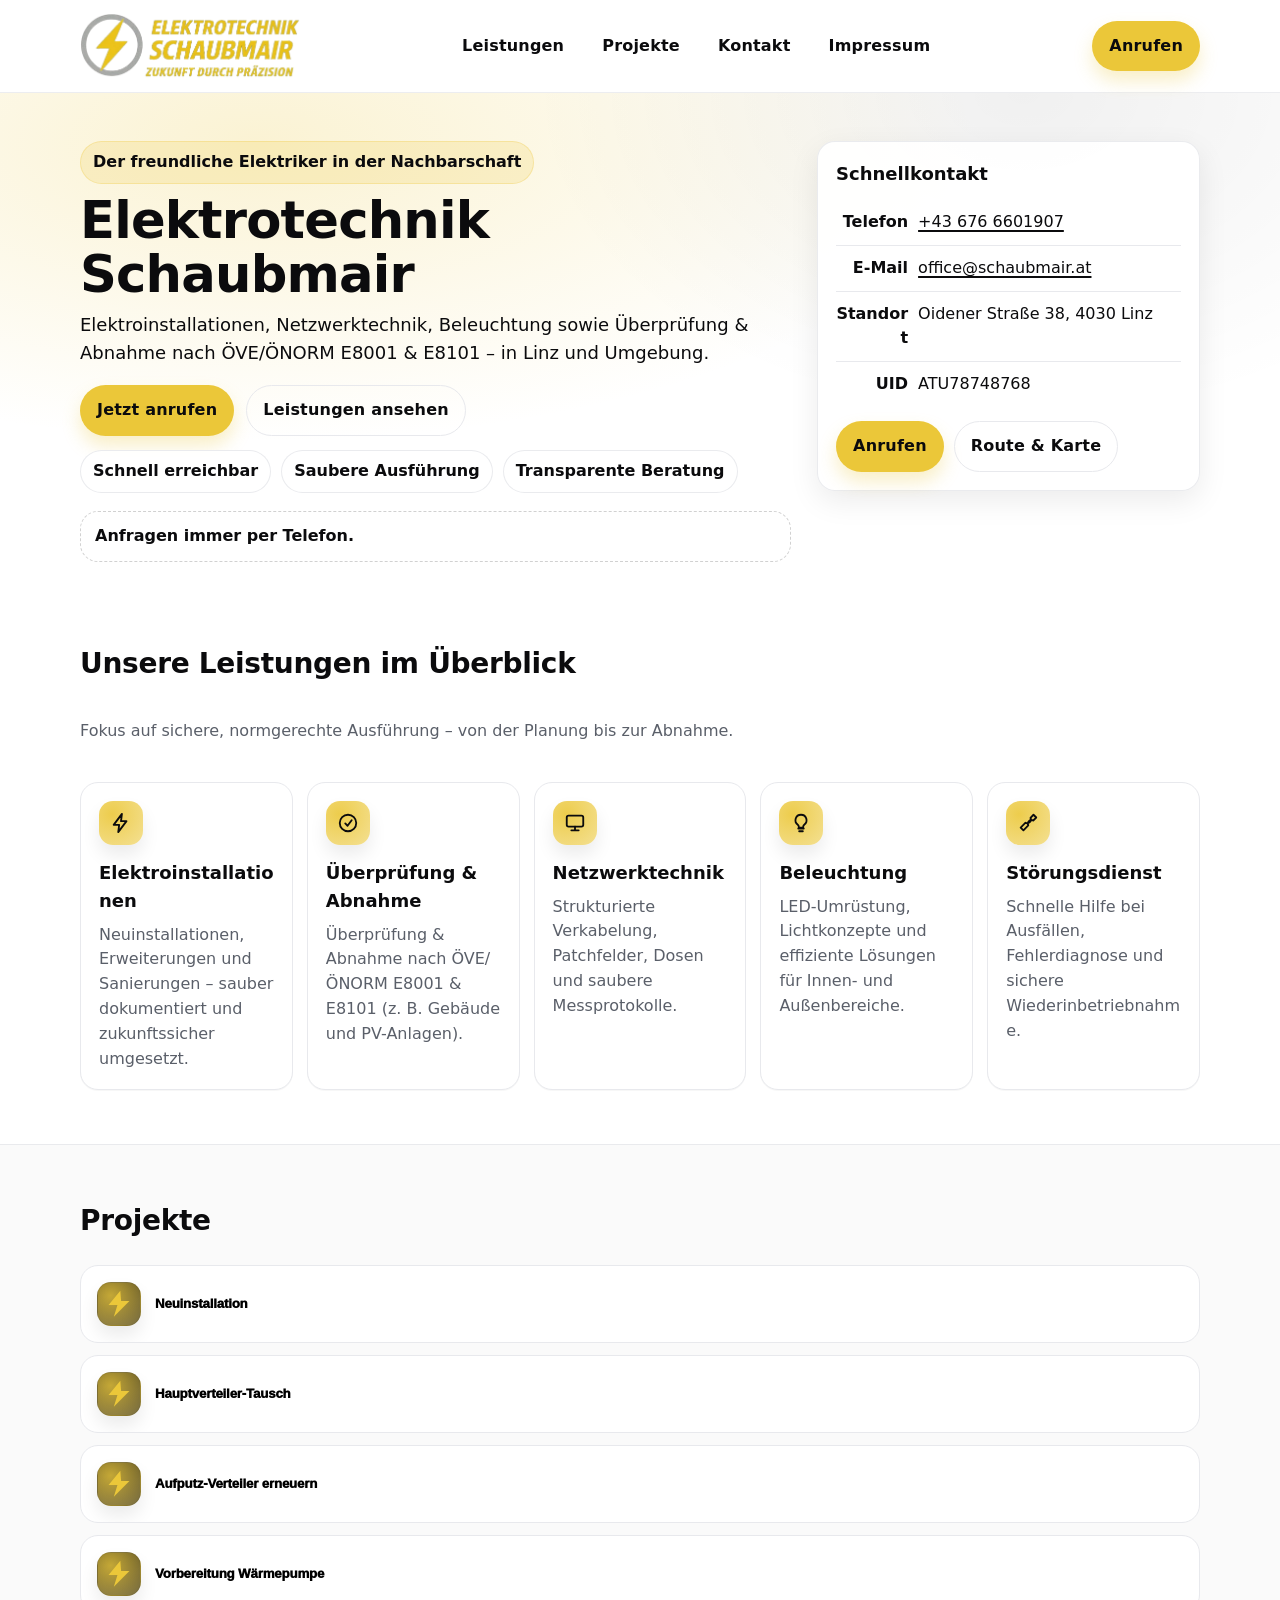
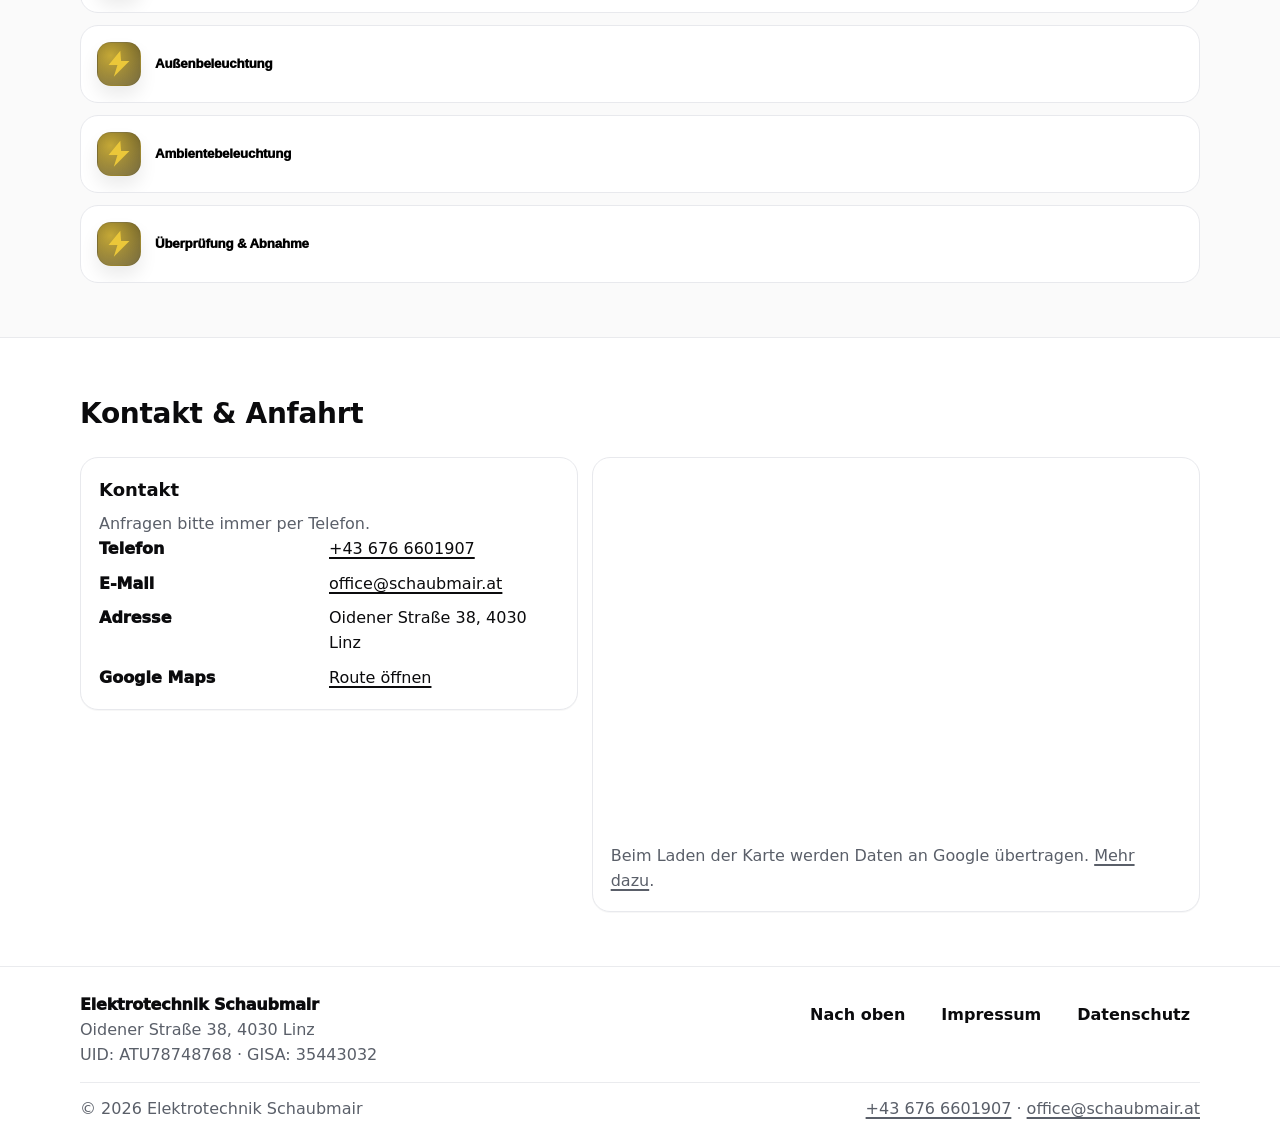
==== commit 0612d8bc: "Restore Google Search Console verification meta tag permanently Google periodically re-checks HTML-t" ====
--- a/website/index.html
+++ b/website/index.html
@@ -9,6 +9,7 @@
     />
     <title>Elektrotechnik Schaubmair | Der freundliche Elektriker in der Nachbarschaft</title>
     <link rel="canonical" href="https://elektrotechnik.schaubmair.at/" />
+    <meta name="google-site-verification" content="HjbwpW7wpTRuE_eP1pGknOmdCPMosZl_K7LYaD8HhEU" />
 
     <meta name="theme-color" content="#EBC739" />
     <meta property="og:title" content="Elektrotechnik Schaubmair" />
--- a/website/assets/styles.css
+++ b/website/assets/styles.css
@@ -285,7 +285,7 @@
 
 .kv > div {
   display: grid;
-  grid-template-columns: minmax(150px, 220px) minmax(0, 1fr);
+  grid-template-columns: max-content minmax(0, 1fr);
   gap: 10px;
   align-items: start;
   padding: 10px 0;
@@ -301,6 +301,16 @@
   overflow-wrap: anywhere;
   word-break: break-word;
   hyphens: auto;
+}
+
+/* Schnellkontakt (hero-card): short, fixed set of labels, so a narrow
+   shared column with right-aligned labels reads cleaner than max-content. */
+.hero-card .kv > div {
+  grid-template-columns: 72px minmax(0, 1fr);
+}
+
+.hero-card .kv dt {
+  text-align: right;
 }
 
 .kv dd {
@@ -681,6 +691,9 @@
     grid-template-columns: 1fr;
     gap: 6px;
   }
+  .hero-card .kv dt {
+    text-align: left;
+  }
   .contact-list li {
     grid-template-columns: 1fr;
     gap: 6px;
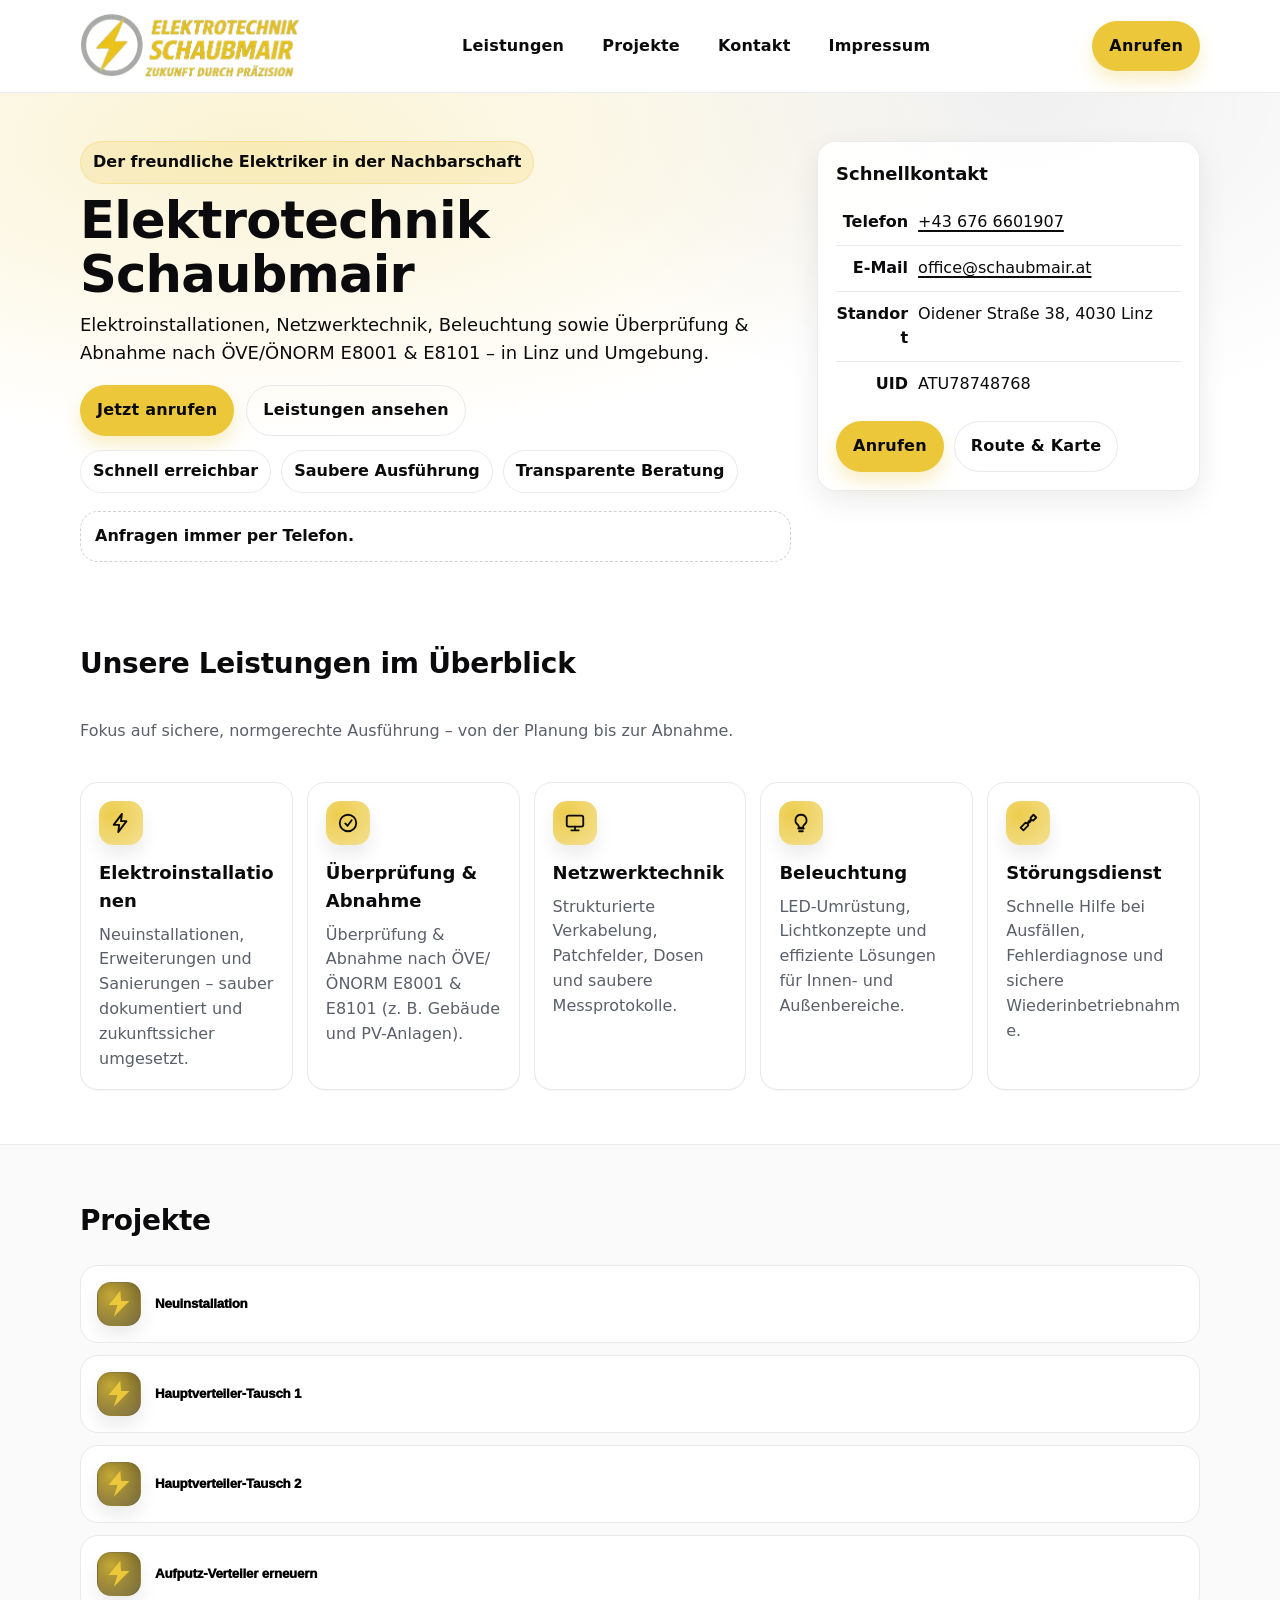
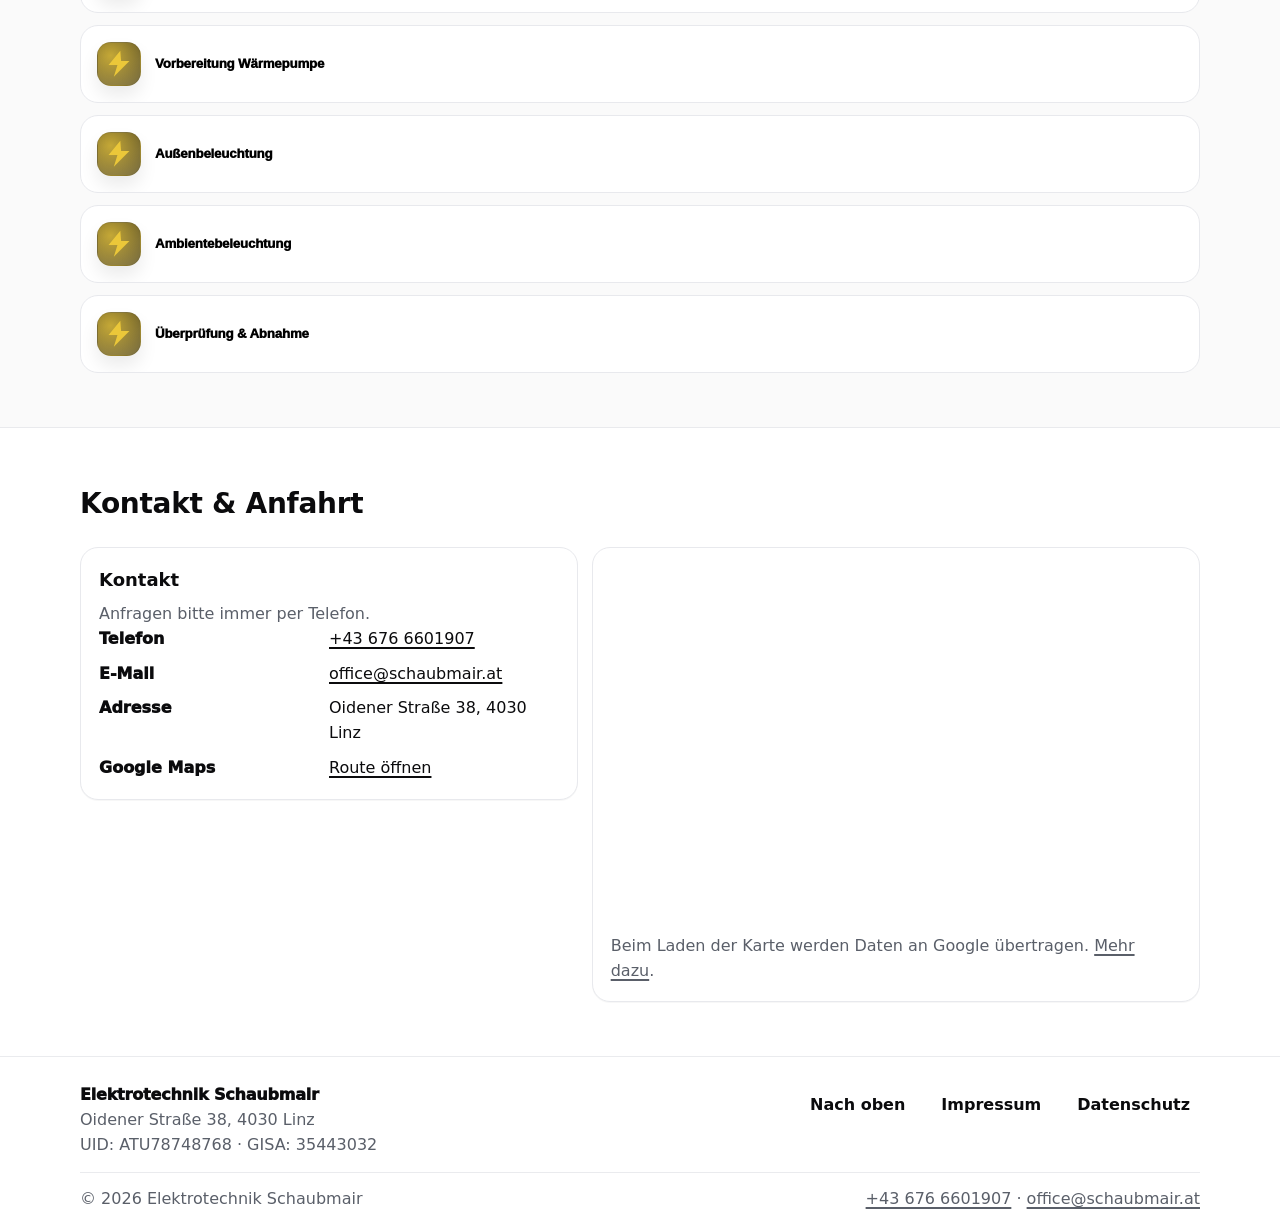
==== commit f683cfc3: "Hauptverteiler-Projekt hinzufügen" ====
--- a/website/index.html
+++ b/website/index.html
@@ -317,7 +317,50 @@
             <article class="project" data-project>
               <button class="project-head" type="button" data-project-toggle>
                 <span class="project-icon" aria-hidden="true"></span>
-                <span class="project-title">Hauptverteiler‑Tausch</span>
+                <span class="project-title">Hauptverteiler-Tausch 1</span>
+                <!-- <span class="project-meta">Fotostrecke</span> -->
+              </button>
+              <div class="project-body" data-project-body hidden>
+                <div class="project-content">
+                  <p>
+                    Austausch/Hauptverteiler‑Arbeiten: strukturierter Aufbau, klare Beschriftung und
+                    sichere Verdrahtung.
+                    <span class="muted todo" hidden>TODO: Text/Details anpassen (z. B. Umbauzeit, Besonderheiten).</span>
+                  </p>
+                  <div class="project-gallery project-gallery-two-columns">
+                    <figure>
+                      <img
+                        src="images/Hauptverteiler-tausch-1/1.jpeg"
+                        alt="Hauptverteiler-Tausch 1 – Bild 1"
+                        loading="lazy"
+                      />
+                      <figcaption>Bild 1</figcaption>
+                    </figure>
+                    <figure>
+                      <img
+                        src="images/Hauptverteiler-tausch-1/2.jpeg"
+                        alt="Hauptverteiler-Tausch 1 – Bild 2"
+                        loading="lazy"
+                      />
+                      <figcaption>Bild 2</figcaption>
+                    </figure>
+                    <figure class="span-all">
+                      <img
+                        src="images/Hauptverteiler-tausch-1/3.jpeg"
+                        alt="Hauptverteiler-Tausch 1 – Bild 3"
+                        loading="lazy"
+                      />
+                      <figcaption>Bild 3</figcaption>
+                    </figure>
+                  </div>
+                </div>
+              </div>
+            </article>
+
+            <article class="project" data-project>
+              <button class="project-head" type="button" data-project-toggle>
+                <span class="project-icon" aria-hidden="true"></span>
+                <span class="project-title">Hauptverteiler-Tausch 2</span>
                 <!-- <span class="project-meta">Fotostrecke</span> -->
               </button>
               <div class="project-body" data-project-body hidden>
--- a/website/assets/styles.css
+++ b/website/assets/styles.css
@@ -508,6 +508,10 @@
   display: grid;
   grid-template-columns: repeat(auto-fit, minmax(360px, 1fr));
   gap: 12px;
+}
+
+.project-gallery-two-columns {
+  grid-template-columns: repeat(2, minmax(0, 1fr));
 }
 
 .project-gallery figure {
